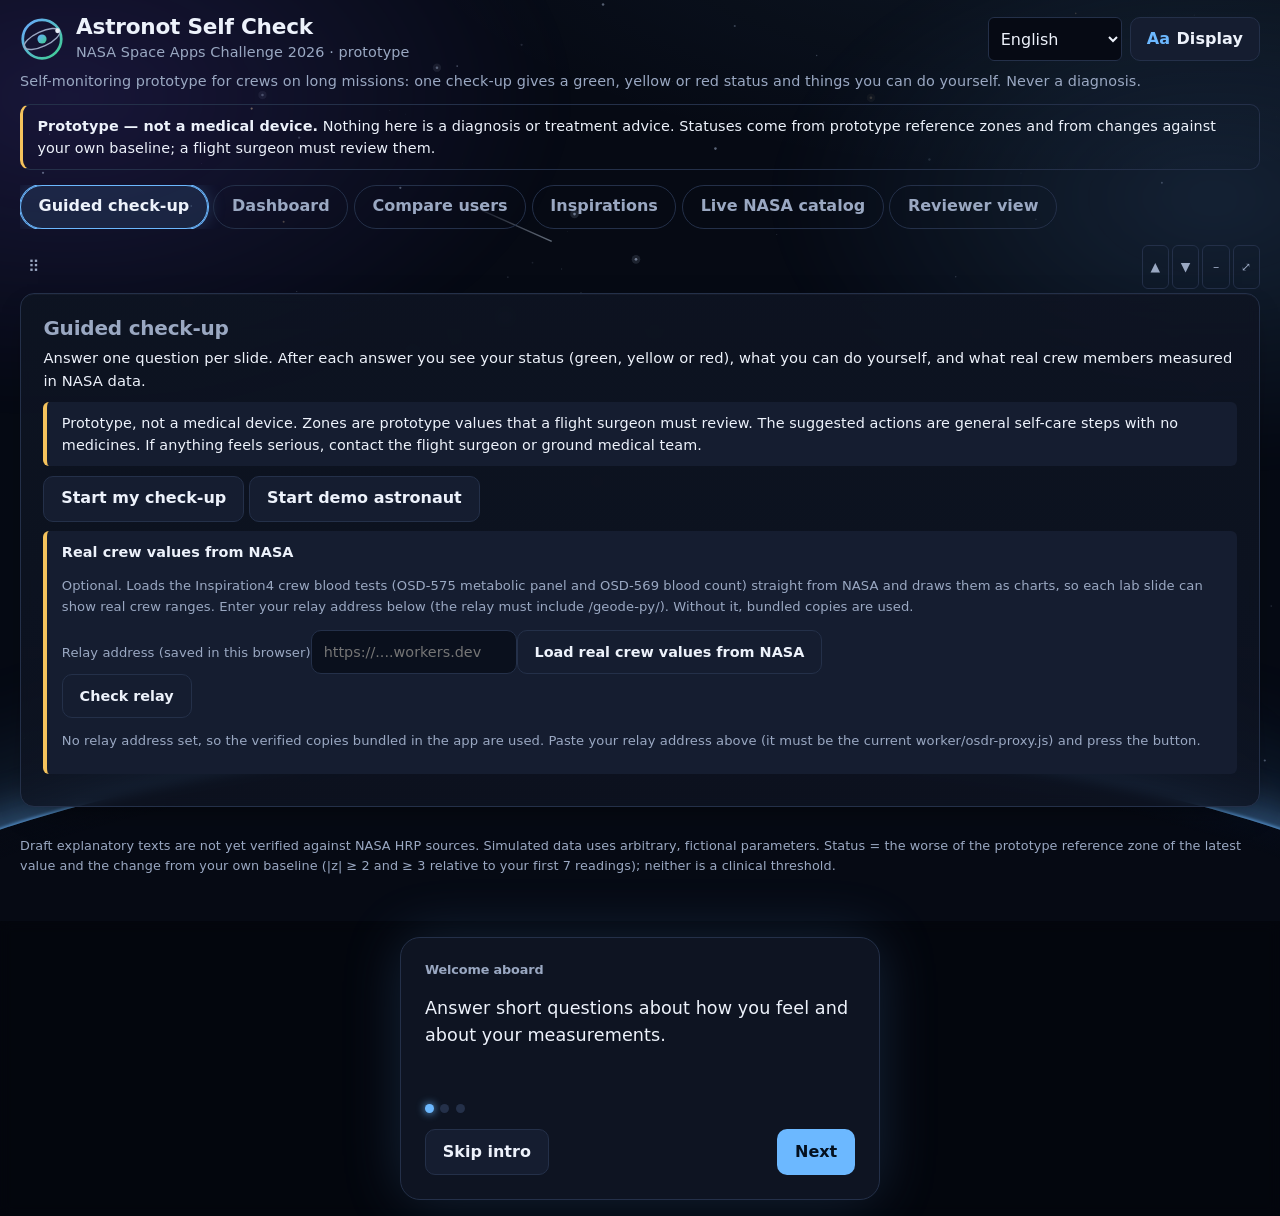
==== index.html @ 8772aa6a "Orbit 2: readiness report, living body map, chart animation, tab polish, sound, night mode, intro, o" ====
<!DOCTYPE html>
<html lang="en">
<head>
  <meta charset="utf-8">
  <meta name="viewport" content="width=device-width, initial-scale=1">
  <title>Astronot Self Check — NASA Space Apps 2026 prototype</title>
  <meta name="theme-color" content="#0a0f18">
  <link rel="manifest" href="manifest.webmanifest">
  <link rel="icon" type="image/png" href="icons/icon-192.png">
  <link rel="apple-touch-icon" href="icons/icon-192.png">
  <link rel="stylesheet" href="css/style.css?v=20261115w">
  <link rel="stylesheet" href="css/design.css?v=20261115w">
</head>
<body>
  <div id="net-banner" class="net-banner" role="status" hidden></div>
  <header class="top">
    <div class="brand">
      <svg class="logo" viewBox="0 0 48 48" aria-hidden="true" focusable="false">
        <defs><linearGradient id="lg" x1="0" y1="0" x2="1" y2="1"><stop offset="0" stop-color="#6aa8ff"/><stop offset="1" stop-color="#3ecf8e"/></linearGradient></defs>
        <circle cx="24" cy="24" r="21" fill="none" stroke="url(#lg)" stroke-width="3"/>
        <ellipse cx="24" cy="24" rx="21" ry="8" fill="none" stroke="#9aa6c2" stroke-width="1.5" transform="rotate(-25 24 24)"/>
        <circle cx="24" cy="24" r="5" fill="url(#lg)"/>
        <circle cx="41" cy="15" r="2.6" fill="#e8edf7"/>
      </svg>
      <div>
        <h1 data-i18n="appTitle">Astronot Self Check</h1>
        <p class="sub" data-i18n="appSub">NASA Space Apps Challenge 2026 · prototype</p>
      </div>
    </div>
    <div class="top-right">
      <label class="lang"><span class="sr-only" data-i18n="langLabel">Language</span><select id="lang"></select></label>
      <details class="display-menu">
        <summary><span data-i18n="disp.menu">Display</span></summary>
        <div class="display-pop">
          <label><span data-i18n="disp.size">Text size</span><select id="disp-size"><option value="normal" data-i18n="disp.normal">Normal text</option><option value="large" data-i18n="disp.large">Large text</option><option value="xlarge" data-i18n="disp.xlarge">Extra large text</option></select></label>
          <label class="hcbox"><input type="checkbox" id="disp-hc"> <span data-i18n="disp.hc">High contrast</span></label>
          <label class="hcbox"><input type="checkbox" id="disp-night"> <span data-i18n="disp.night">Night mode</span></label>
          <label class="hcbox"><input type="checkbox" id="disp-sound"> <span data-i18n="disp.sound">Sound</span></label>
          <button id="layout-reset" type="button" class="ghost" data-i18n="panel.reset">Reset layout</button>
        </div>
      </details>
    </div>
  </header>

  <p class="tagline" data-i18n="hero">Self-monitoring prototype for crews on long missions: each person is compared with their own baseline, never diagnosed.</p>

  <div class="banner" role="note">
    <strong data-i18n="bannerStrong">Prototype — not a medical device.</strong>
    <span data-i18n="bannerText">Nothing here is a diagnosis or treatment advice. Statuses are statistical comparisons with your own baseline.</span>
  </div>

  <nav class="tabs" role="tablist">
    <button class="tab active" role="tab" aria-selected="true" data-tab="checkup" data-i18n="tabCheckup">Guided check-up</button>
    <button class="tab" role="tab" aria-selected="false" data-tab="dash" data-i18n="tabDash">Dashboard</button>
    <button class="tab" role="tab" aria-selected="false" data-tab="compare" data-i18n="tabCompare">Compare users</button>
    <button class="tab" role="tab" aria-selected="false" data-tab="osdr" data-i18n="tabOsdr">Inspirations</button>
    <button class="tab" role="tab" aria-selected="false" data-tab="live" data-i18n="tabLive">Live NASA catalog</button>
    <button class="tab" role="tab" aria-selected="false" data-tab="review" data-i18n="tabReview">Reviewer view</button>
  </nav>

  <div id="view-dash">
  <main class="console">
    <aside class="rail rail-left" aria-label="Users and data entry" data-zone="left" data-zone-group="dash">
      <div class="toolbar">
        <span id="source-badge" class="badge man"></span>
      </div>

      <section class="card" aria-labelledby="h-users" data-panel="users" data-panel-title="users.title">
        <h2 id="h-users" data-i18n="users.title">Users</h2>
        <p class="hint" data-i18n="users.hint">Add each person (for example each team member), select them, then enter their values. Data stays in this browser.</p>
        <p id="user-none" class="empty" data-i18n="users.none">No user yet. Add a user to start entering values.</p>
        <div class="userbar">
          <label class="grow"><span data-i18n="users.select">Selected user</span><select id="user-select"></select></label>
          <button id="user-remove" class="ghost" type="button" data-i18n="users.remove">Remove user</button>
        </div>
        <form id="user-add" class="userbar" novalidate>
          <label class="grow"><span data-i18n="users.new">New user name</span><input id="user-name" type="text" maxlength="30" autocomplete="off" data-i18n-ph="users.placeholder" placeholder="e.g. Student 1"></label>
          <button class="primary" type="submit" data-i18n="users.add">Add user</button>
        </form>
        <div id="user-msg" role="status" class="form-msg"></div>
      </section>

      <section class="card" aria-labelledby="h-checkin" data-panel="checkin" data-panel-title="checkin">
        <h2 id="h-checkin" data-i18n="checkin">Daily check-in</h2>
        <p class="hint" data-i18n="checkinHint">Leave a field empty if you did not measure it. Entries are stored only in this browser.</p>
        <form id="checkin" novalidate></form>
        <div id="form-msg" role="alert" class="form-msg"></div>
        <button id="clear-manual" class="link" type="button" data-i18n="clear">Delete my entries</button>
      </section>

      <section class="card" aria-labelledby="h-mission" data-panel="mission" data-panel-title="ms.title">
        <h2 id="h-mission" data-i18n="ms.title">Mission periods</h2>
        <p class="hint" data-i18n="ms.hint">hint</p>
        <form id="missionform" novalidate></form>
        <div id="mission-msg" role="alert" class="form-msg"></div>
      </section>

      <section class="card" aria-labelledby="h-remind" data-panel="remind" data-panel-title="remind.title">
        <h2 id="h-remind" data-rt="remind.title">Reminders</h2>
        <p class="hint" data-rt="remind.hint">hint</p>
        <form id="remindform" novalidate>
          <label class="check"><input type="checkbox" name="enabled"> <span data-rt="remind.enable">Remind me every day</span></label>
          <label><span data-rt="remind.time">Time</span><input type="time" name="time" value="08:00"></label>
          <details class="fgroup"><summary data-rt="remind.advanced">Advanced</summary>
            <label><span data-rt="remind.relay">Service</span><input type="url" name="relay" autocomplete="off" placeholder="https://"></label>
            <label><span data-rt="remind.vapid">Key</span><input type="text" name="vapid" autocomplete="off"></label>
          </details>
          <div class="btnrow"><button class="primary" type="submit" data-rt="remind.save">Save reminders</button>
          <button type="button" id="remind-test" data-rt="remind.test">Send a test notification</button>
          <button type="button" id="remind-install" hidden>Install app</button>
          <button type="button" id="remind-check" data-rt="diag.rem.btn">Check my reminder setup</button></div>
          <ul id="remind-report" class="msg" aria-live="polite"></ul>
        </form>
        <p id="remind-ios" class="hint"></p>
        <div id="remind-msg" role="status" class="form-msg"></div>
      </section>

      <section class="card" aria-labelledby="h-flight" data-panel="flight" data-panel-title="fl.title">
        <h2 id="h-flight" data-i18n="fl.title">Pre-flight / post-flight values</h2>
        <p class="hint" data-i18n="fl.hint">Enter a laboratory value for one time point of the selected user. Time points and analytes follow the NASA OSD-575 dataset.</p>
        <form id="flightform" novalidate></form>
        <div id="flight-msg" role="alert" class="form-msg"></div>
        <div id="flight-summary" aria-live="polite"></div>
        <button id="clear-flight" class="link" type="button" data-i18n="fl.clear">Delete my pre-/post-flight values</button>
      </section>

      <section class="card" aria-labelledby="h-immune" data-panel="immune" data-panel-title="im.title">
        <h2 id="h-immune" data-i18n="im.title">Immune cells (blood count)</h2>
        <p class="hint" data-i18n="im.hint">hint</p>
        <form id="immuneform" novalidate></form>
        <div id="immune-msg" role="alert" class="form-msg"></div>
        <div id="immune-summary" aria-live="polite"></div>
        <button id="clear-immune" class="link" type="button" data-i18n="im.clear">Delete my immune cell values</button>
      </section>
    </aside>

    <div class="rail rail-mid" data-zone="mid" data-zone-group="dash"><section class="stage" aria-labelledby="h-body" data-panel="body" data-panel-title="bodyMap">
      <h2 id="h-body" data-i18n="bodyMap">Body map</h2>
      <p class="hint" data-i18n="bodyHint">Select a region. Grey = not enough data or no indicator yet.</p>
      <div class="bodywrap">
        <svg id="body" viewBox="0 0 500 452" role="group" aria-label="Clickable body map" data-i18n-aria="bodyAria">
          <defs>
            <radialGradient id="halo" cx="0.5" cy="0.45" r="0.55"><stop offset="0" stop-color="#7cc4ff" stop-opacity="0.16"/><stop offset="1" stop-color="#7cc4ff" stop-opacity="0"/></radialGradient>
            <linearGradient id="scanfade" x1="0" y1="0" x2="1" y2="0"><stop offset="0" stop-color="#7cc4ff" stop-opacity="0"/><stop offset="0.5" stop-color="#7cc4ff" stop-opacity="0.9"/><stop offset="1" stop-color="#7cc4ff" stop-opacity="0"/></linearGradient>
            <linearGradient id="skin" x1="0" y1="0" x2="0" y2="1"><stop offset="0" stop-color="#1a2639"/><stop offset="1" stop-color="#0d1420"/></linearGradient>
          </defs>
          <ellipse class="deco" cx="220" cy="210" rx="210" ry="215" fill="url(#halo)"/>
          <ellipse class="plinth deco" cx="220" cy="438" rx="78" ry="9"/>
          <g class="figure deco" transform="translate(110 0)" aria-hidden="true">
            <path class="skin" d="M119.0 70.0 C119.0 73.0 115.5 83.7 119.0 88.0 C122.5 92.3 132.8 93.5 140.0 96.0 C147.2 98.5 156.5 99.7 162.0 103.0 C167.5 106.3 170.2 108.2 173.0 116.0 C175.8 123.8 177.0 137.7 179.0 150.0 C181.0 162.3 183.0 179.3 185.0 190.0 C187.0 200.7 189.3 207.0 191.0 214.0 C192.7 221.0 194.2 226.7 195.0 232.0 C195.8 237.3 197.0 242.8 196.0 246.0 C195.0 249.2 191.2 251.0 189.0 251.0 C186.8 251.0 184.5 249.2 183.0 246.0 C181.5 242.8 181.2 237.3 180.0 232.0 C178.8 226.7 178.0 222.0 176.0 214.0 C174.0 206.0 170.7 194.7 168.0 184.0 C165.3 173.3 162.2 159.0 160.0 150.0 C157.8 141.0 155.8 133.3 155.0 130.0  C154.7 133.3 154.3 140.7 153.0 150.0 C151.7 159.3 148.3 175.3 147.0 186.0 C145.7 196.7 144.8 205.7 145.0 214.0 C145.2 222.3 147.3 228.0 148.0 236.0 C148.7 244.0 149.3 251.3 149.0 262.0 C148.7 272.7 147.0 287.8 146.0 300.0 C145.0 312.2 143.8 326.3 143.0 335.0 C142.2 343.7 141.3 343.7 141.0 352.0 C140.7 360.3 141.7 374.5 141.0 385.0 C140.3 395.5 137.5 407.5 137.0 415.0 C136.5 422.5 136.8 426.3 138.0 430.0 C139.2 433.7 146.3 435.8 144.0 437.0 C141.7 438.2 127.5 438.5 124.0 437.0 C120.5 435.5 123.0 436.7 123.0 428.0 C123.0 419.3 124.2 397.7 124.0 385.0 C123.8 372.3 122.7 360.3 122.0 352.0 C121.3 343.7 120.7 343.7 120.0 335.0 C119.3 326.3 119.0 311.5 118.0 300.0 C117.0 288.5 115.0 272.3 114.0 266.0 C113.0 259.7 112.3 262.7 112.0 262.0 L108 262  C107.7 262.7 107.0 259.7 106.0 266.0 C105.0 272.3 103.0 288.5 102.0 300.0 C101.0 311.5 100.7 326.3 100.0 335.0 C99.3 343.7 98.7 343.7 98.0 352.0 C97.3 360.3 96.2 372.3 96.0 385.0 C95.8 397.7 97.0 419.3 97.0 428.0 C97.0 436.7 99.5 435.5 96.0 437.0 C92.5 438.5 78.3 438.2 76.0 437.0 C73.7 435.8 80.8 433.7 82.0 430.0 C83.2 426.3 83.5 422.5 83.0 415.0 C82.5 407.5 79.7 395.5 79.0 385.0 C78.3 374.5 79.3 360.3 79.0 352.0 C78.7 343.7 77.8 343.7 77.0 335.0 C76.2 326.3 75.0 312.2 74.0 300.0 C73.0 287.8 71.3 272.7 71.0 262.0 C70.7 251.3 71.3 244.0 72.0 236.0 C72.7 228.0 74.8 222.3 75.0 214.0 C75.2 205.7 74.3 196.7 73.0 186.0 C71.7 175.3 68.3 159.3 67.0 150.0 C65.7 140.7 65.3 133.3 65.0 130.0  C64.2 133.3 62.2 141.0 60.0 150.0 C57.8 159.0 54.7 173.3 52.0 184.0 C49.3 194.7 46.0 206.0 44.0 214.0 C42.0 222.0 41.2 226.7 40.0 232.0 C38.8 237.3 38.5 242.8 37.0 246.0 C35.5 249.2 33.2 251.0 31.0 251.0 C28.8 251.0 25.0 249.2 24.0 246.0 C23.0 242.8 24.2 237.3 25.0 232.0 C25.8 226.7 27.3 221.0 29.0 214.0 C30.7 207.0 33.0 200.7 35.0 190.0 C37.0 179.3 39.0 162.3 41.0 150.0 C43.0 137.7 44.2 123.8 47.0 116.0 C49.8 108.2 52.5 106.3 58.0 103.0 C63.5 99.7 72.8 98.5 80.0 96.0 C87.2 93.5 97.5 92.3 101.0 88.0 C104.5 83.7 101.0 73.0 101.0 70.0 Z"/>
            <ellipse class="skin" cx="110" cy="44" rx="22" ry="28"/>
          </g>
          <g class="deco" transform="translate(110 0)" aria-hidden="true">
            <g class="anat"><path d="M120 104 C140 102 150 118 148 142 C146 158 132 162 122 156 C118 140 118 120 120 104 Z"/><path d="M100 104 C80 102 70 118 72 142 C74 158 88 162 98 156 C102 140 102 120 100 104 Z"/><path d="M114 112 C134.0 110 150 116 152 128"/><path d="M106 112 C86.0 110 70 116 68 128"/><path d="M114 122 C135.2 120 152 126 154 138"/><path d="M106 122 C84.8 120 68 126 66 138"/><path d="M114 132 C134.6 130 151 136 153 148"/><path d="M106 132 C85.4 130 69 136 67 148"/><path d="M114 142 C132.8 140 148 146 150 158"/><path d="M106 142 C87.2 140 72 146 70 158"/><path class="spine" d="M110 90 L110 250"/><path d="M80 100 C92 98 102 100 106 104"/><path d="M140 100 C128 98 118 100 114 104"/><path d="M74 232 C80 252 96 262 110 264 C124 262 140 252 146 232"/><circle cx="91" cy="352" r="6"/><circle cx="129" cy="352" r="6"/><path d="M96 176 C102 186 118 186 124 176"/><path d="M92 196 L128 196"/><path d="M93 214 L127 214"/></g>
            <g class="vessels"><path class="vessel" d="M104 62 C102 76 102 96 102 112 C100 130 100 200 102 236"/><path class="vein" d="M104 62 C102 76 102 96 102 112 C100 130 100 200 102 236"/><path class="vessel" d="M102 236 C94 254 88 270 86 296 C84 336 86 384 84 424"/><path class="vein" d="M102 236 C94 254 88 270 86 296 C84 336 86 384 84 424"/><path class="vessel" d="M102 236 C112 254 118 270 120 296 C122 336 120 384 122 424"/><path class="vein" d="M102 236 C112 254 118 270 120 296 C122 336 120 384 122 424"/><path class="vessel" d="M104 114 C128 100 158 102 170 126 C176 158 182 194 190 236"/><path class="vein" d="M104 114 C128 100 158 102 170 126 C176 158 182 194 190 236"/><path class="vessel" d="M100 114 C80 100 62 102 50 126 C44 158 38 194 30 236"/><path class="vein" d="M100 114 C80 100 62 102 50 126 C44 158 38 194 30 236"/><path class="vessel" d="M114 128 C110 112 110 96 110 76 L110 62"/><path class="art" d="M114 128 C110 112 110 96 110 76 L110 62"/><path class="vessel" d="M110 62 C108 54 106 46 104 38"/><path class="art" d="M110 62 C108 54 106 46 104 38"/><path class="vessel" d="M110 62 C112 54 114 46 116 38"/><path class="art" d="M110 62 C112 54 114 46 116 38"/><path class="vessel" d="M113 120 C108 150 108 200 110 236"/><path class="art" d="M113 120 C108 150 108 200 110 236"/><path class="vessel" d="M110 236 C100 254 94 270 92 296 C90 336 92 384 90 424"/><path class="art" d="M110 236 C100 254 94 270 92 296 C90 336 92 384 90 424"/><path class="vessel" d="M110 236 C120 254 126 270 128 296 C130 336 128 384 130 424"/><path class="art" d="M110 236 C120 254 126 270 128 296 C130 336 128 384 130 424"/><path class="vessel" d="M112 112 C132 104 154 108 164 124 C170 156 176 192 184 236"/><path class="art" d="M112 112 C132 104 154 108 164 124 C170 156 176 192 184 236"/><path class="vessel" d="M108 112 C88 104 66 108 56 124 C50 156 44 192 36 236"/><path class="art" d="M108 112 C88 104 66 108 56 124 C50 156 44 192 36 236"/></g>
          </g>
          <g class="region" data-region="mind" tabindex="0" role="button" aria-label="Mind and sleep">
            <ellipse class="zone" transform="translate(110 0)" cx="110" cy="44" rx="22" ry="28"></ellipse>
            <line class="lead" x1="220" y1="44" x2="312" y2="44"/><circle class="dot" cx="220" cy="44" r="3"/><text class="lbl" x="318" y="48" text-anchor="start" data-i18n="region.mind.title">region.mind.title</text>
          </g>
          <g class="region" data-region="immune" tabindex="0" role="button" aria-label="Immune system">
            <rect class="zone" transform="translate(110 0)" x="99" y="73" width="22" height="15" rx="7"></rect>
            <line class="lead" x1="220" y1="81" x2="128" y2="81"/><circle class="dot" cx="220" cy="81" r="3"/><text class="lbl" x="122" y="85" text-anchor="end" data-i18n="region.immune.title">region.immune.title</text>
          </g>
          <g class="region" data-region="lungs" tabindex="0" role="button" aria-label="Lungs and breathing">
            <g transform="translate(110 0)"><ellipse class="zone" cx="86" cy="128" rx="16" ry="28"></ellipse><ellipse class="zone" cx="134" cy="128" rx="16" ry="28"></ellipse></g>
            <line class="lead" x1="250" y1="104" x2="312" y2="104"/><circle class="dot" cx="250" cy="104" r="3"/><text class="lbl" x="318" y="108" text-anchor="start" data-i18n="region.lungs.title">region.lungs.title</text>
          </g>
          <g class="region" data-region="heart" tabindex="0" role="button" aria-label="Heart and circulation">
            <g transform="translate(110 0)"><path class="zone beat" d="M114 152 C96 138 94 122 104 119 C109 118 113 121 114 126 C115 121 119 118 124 119 C134 122 132 138 114 152 Z"></path></g>
            <line class="lead" x1="224" y1="135" x2="312" y2="135"/><circle class="dot" cx="224" cy="135" r="3"/><text class="lbl" x="318" y="139" text-anchor="start" data-i18n="region.heart.title">region.heart.title</text>
          </g>
          <g class="region" data-region="metabolism" tabindex="0" role="button" aria-label="Metabolism">
            <ellipse class="zone" transform="translate(110 0)" cx="110" cy="205" rx="26" ry="28"></ellipse>
            <line class="lead" x1="220" y1="205" x2="128" y2="205"/><circle class="dot" cx="220" cy="205" r="3"/><text class="lbl" x="122" y="209" text-anchor="end" data-i18n="region.metabolism.title">region.metabolism.title</text>
          </g>
          <g class="region" data-region="whole" tabindex="0" role="button" aria-label="Whole body temperature">
            <path class="zone" transform="translate(110 0)" d="M119.0 88.0 C122.5 89.3 132.8 93.5 140.0 96.0 C147.2 98.5 156.5 99.7 162.0 103.0 C167.5 106.3 170.2 108.2 173.0 116.0 C175.8 123.8 177.0 137.7 179.0 150.0 C181.0 162.3 183.0 179.3 185.0 190.0 C187.0 200.7 189.3 207.0 191.0 214.0 C192.7 221.0 194.2 226.7 195.0 232.0 C195.8 237.3 197.0 242.8 196.0 246.0 C195.0 249.2 191.2 251.0 189.0 251.0 C186.8 251.0 184.5 249.2 183.0 246.0 C181.5 242.8 181.2 237.3 180.0 232.0 C178.8 226.7 178.0 222.0 176.0 214.0 C174.0 206.0 170.7 194.7 168.0 184.0 C165.3 173.3 162.2 159.0 160.0 150.0 C157.8 141.0 155.8 133.3 155.0 130.0 Z M101.0 88.0 C97.5 89.3 87.2 93.5 80.0 96.0 C72.8 98.5 63.5 99.7 58.0 103.0 C52.5 106.3 49.8 108.2 47.0 116.0 C44.2 123.8 43.0 137.7 41.0 150.0 C39.0 162.3 37.0 179.3 35.0 190.0 C33.0 200.7 30.7 207.0 29.0 214.0 C27.3 221.0 25.8 226.7 25.0 232.0 C24.2 237.3 23.0 242.8 24.0 246.0 C25.0 249.2 28.8 251.0 31.0 251.0 C33.2 251.0 35.5 249.2 37.0 246.0 C38.5 242.8 38.8 237.3 40.0 232.0 C41.2 226.7 42.0 222.0 44.0 214.0 C46.0 206.0 49.3 194.7 52.0 184.0 C54.7 173.3 57.8 159.0 60.0 150.0 C62.2 141.0 64.2 133.3 65.0 130.0 Z M74 228 L146 228 C150 246 140 262 110 270 C80 262 70 246 74 228 Z"></path>
            <line class="lead" x1="140" y1="236" x2="128" y2="236"/><circle class="dot" cx="140" cy="236" r="3"/><text class="lbl" x="122" y="240" text-anchor="end" data-i18n="region.whole.title">region.whole.title</text>
          </g>
          <g class="region" data-region="kidneys" tabindex="0" role="button" aria-label="Kidneys and hydration">
            <g transform="translate(110 0)"><ellipse class="zone" cx="95" cy="212" rx="7" ry="12"></ellipse><ellipse class="zone" cx="125" cy="212" rx="7" ry="12"></ellipse></g>
            <line class="lead" x1="235" y1="212" x2="312" y2="212"/><circle class="dot" cx="235" cy="212" r="3"/><text class="lbl" x="318" y="216" text-anchor="start" data-i18n="region.kidneys.title">region.kidneys.title</text>
          </g>
          <g class="region" data-region="gut" tabindex="0" role="button" aria-label="Digestion">
            <ellipse class="zone" transform="translate(110 0)" cx="110" cy="250" rx="20" ry="11"></ellipse>
            <line class="lead" x1="220" y1="260" x2="128" y2="270"/><circle class="dot" cx="220" cy="250" r="3"/><text class="lbl" x="122" y="274" text-anchor="end" data-i18n="region.gut.title">region.gut.title</text>
          </g>
          <g class="region" data-region="bones" tabindex="0" role="button" aria-label="Bones and muscle">
            <path class="zone" transform="translate(110 0)" d="M149.0 262.0 C148.5 268.3 147.0 287.8 146.0 300.0 C145.0 312.2 143.8 326.3 143.0 335.0 C142.2 343.7 141.3 343.7 141.0 352.0 C140.7 360.3 141.7 374.5 141.0 385.0 C140.3 395.5 137.5 407.5 137.0 415.0 C136.5 422.5 136.8 426.3 138.0 430.0 C139.2 433.7 146.3 435.8 144.0 437.0 C141.7 438.2 127.5 438.5 124.0 437.0 C120.5 435.5 123.0 436.7 123.0 428.0 C123.0 419.3 124.2 397.7 124.0 385.0 C123.8 372.3 122.7 360.3 122.0 352.0 C121.3 343.7 120.7 343.7 120.0 335.0 C119.3 326.3 119.0 311.5 118.0 300.0 C117.0 288.5 115.0 272.3 114.0 266.0 C113.0 259.7 112.3 262.7 112.0 262.0 Z M71.0 262.0 C71.5 268.3 73.0 287.8 74.0 300.0 C75.0 312.2 76.2 326.3 77.0 335.0 C77.8 343.7 78.7 343.7 79.0 352.0 C79.3 360.3 78.3 374.5 79.0 385.0 C79.7 395.5 82.5 407.5 83.0 415.0 C83.5 422.5 83.2 426.3 82.0 430.0 C80.8 433.7 73.7 435.8 76.0 437.0 C78.3 438.2 92.5 438.5 96.0 437.0 C99.5 435.5 97.0 436.7 97.0 428.0 C97.0 419.3 95.8 397.7 96.0 385.0 C96.2 372.3 97.3 360.3 98.0 352.0 C98.7 343.7 99.3 343.7 100.0 335.0 C100.7 326.3 101.0 311.5 102.0 300.0 C103.0 288.5 105.0 272.3 106.0 266.0 C107.0 259.7 107.7 262.7 108.0 262.0 Z"></path>
            <line class="lead" x1="240" y1="340" x2="312" y2="340"/><circle class="dot" cx="240" cy="340" r="3"/><text class="lbl" x="318" y="344" text-anchor="start" data-i18n="region.bones.title">region.bones.title</text>
          </g>
          <rect class="scan" x="110" y="0" width="220" height="2" fill="url(#scanfade)" aria-hidden="true"/>
          <text x="220" y="450" text-anchor="middle" class="svg-note" data-i18n="schematic">Schematic only</text>
        </svg>
        <ul id="region-list" class="region-list"></ul>
      </div>
    </section>
    </div>

    <aside class="rail rail-right" aria-label="Analysis" data-zone="right" data-zone-group="dash">
      <section class="card summary" aria-live="polite" data-panel="summary" data-panel-title="panel.summary">
        <div id="overall" class="overall"></div>
      </section>
      <section class="card detail" aria-labelledby="h-detail" aria-live="polite" data-panel="detail" data-panel-title="details">
        <h2 id="h-detail" data-i18n="details">Details</h2>
        <div id="detail"><p class="hint">Select a body region to see its indicators.</p></div>
      </section>
    </aside>
  </main>
  <div class="layout1" data-zone="bottom" data-zone-group="dash"><section class="card" id="prepost" data-panel="prepost" data-panel-title="panel.prepost"></section></div>
  </div>

  <div id="view-compare" hidden><div class="layout1" data-zone="z-cmp"><section class="card" id="cmp" data-panel="cmp" data-panel-title="tabCompare"></section></div></div>
  <div id="view-checkup"><div class="layout1" data-zone="z-checkup"><section class="card" id="checkup" data-panel="checkup" data-panel-title="tabCheckup"></section></div></div>
  <div id="view-review" hidden><div class="layout1" data-zone="z-review"><section class="card" id="review" data-panel="review" data-panel-title="tabReview"></section></div></div>
  <div id="view-live" hidden><div class="layout1" data-zone="z-live"><section class="card" id="live" data-panel="live" data-panel-title="tabLive"></section></div></div>
  <div id="view-osdr" hidden><div class="layout1 stack" data-zone="z-osdr">
    <section class="card" id="inspiration" data-panel="inspiration" data-panel-title="insp.title"></section>
    <section class="card" id="osdr" data-panel="osdr" data-panel-title="insp.osd575"></section>
    <section class="card" id="o569" data-panel="o569" data-panel-title="insp.osd569"></section>
    <section class="card" id="o635" data-panel="o635" data-panel-title="insp.osd635"></section>
  </div></div>

  <footer>
    <p data-i18n="footer">Draft explanatory texts are not yet verified against NASA HRP sources. Simulated data uses arbitrary, fictional parameters.
       Status levels use configurable statistical cut-offs (|z| ≥ 2 and ≥ 3 relative to your first 7 readings), not clinical thresholds.</p>
  </footer>

  <script src="js/config.js?v=20261115w"></script>
  <script src="js/i18n.js?v=20261115w"></script>
  <script src="js/lang/fr.js?v=20261115w"></script>
  <script src="js/lang/de.js?v=20261115w"></script>
  <script src="js/lang/ru.js?v=20261115w"></script>
  <script src="js/lang/ja.js?v=20261115w"></script>
  <script src="js/lang/zh.js?v=20261115w"></script>
  <script src="js/core.js?v=20261115w"></script>
  <script src="js/remind.js?v=20261115w"></script>
  <script src="js/mission.js?v=20261115w"></script>
  <script src="js/store.js?v=20261115w"></script>
  <script src="js/osdr.js?v=20261115w"></script>
  <script src="js/expression.js?v=20261115w"></script>
  <script src="js/osd635.js?v=20261115w"></script>
  <script src="js/osd569-data.js?v=20261115w"></script>
  <script src="js/osd569.js?v=20261115w"></script>
  <script src="js/live.js?v=20261115w"></script>
  <script src="js/immune.js?v=20261115w"></script>
  <script src="js/crewlive.js?v=20261115w"></script>
  <script src="js/diag.js?v=20261115w"></script>
  <script src="js/trend.js?v=20261115w"></script>
  <script src="js/research.js?v=20261115w"></script>
  <script src="js/checkup.js?v=20261115w"></script>
  <script src="js/panels.js?v=20261115w"></script>
  <script src="js/charts.js?v=20261115w"></script>
  <script src="js/demo.js?v=20261115w"></script>
  <script src="js/content.js?v=20261115w"></script>
  <script src="js/views.js?v=20261115w"></script>
  <script src="js/sound.js?v=20261115w"></script>
  <script src="js/shell.js?v=20261115w"></script>
  <script src="js/orbit.js?v=20261115w"></script>
  <script src="js/display.js?v=20261115w"></script>
  <script src="js/pwa.js?v=20261115w"></script>
  <script src="js/app.js?v=20261115w"></script>
</body>
</html>
---- css/style.css ----
:root {
  --bg: #07090f;
  --panel: #0d1119;
  --panel2: #131a27;
  --text: #eef1f6;
  --muted: #8d98ad;
  --line: #1f2a3d;
  --ok: #4fd6a0;
  --watch: #f2bf5e;
  --attention: #ff7a7a;
  --nodata: #6b7694;
  --accent: #7cc4ff;
}
html.ts-large { font-size: 112.5%; } html.ts-xlarge { font-size: 131.25%; }
html.hc { --bg: #000; --panel: #000; --panel2: #0a0a0a; --text: #fff; --muted: #e0e0e0; --line: #8a8a8a; --ok: #3dffb0; --watch: #ffd93d; --attention: #ff8f8f; --nodata: #c8c8c8; --accent: #9fd8ff; }
html.hc .card, html.hc button, html.hc input, html.hc select { border-color: var(--line); }
* { box-sizing: border-box; }
body { margin: 0; background: var(--bg); color: var(--text); font: 1rem/1.5 system-ui, -apple-system, "Segoe UI", Roboto, sans-serif; }
h1 { font-size: 1.35rem; margin: 0; }
h2 { font-size: 1.05rem; margin: 0 0 .5rem; }
h3 { font-size: 1rem; margin: 1rem 0 .25rem; }
.sub { margin: 0; color: var(--muted); font-size: .9rem; }
.top { display: flex; flex-wrap: wrap; gap: 1rem; align-items: center; justify-content: space-between; padding: 1rem 1.25rem; border-bottom: 1px solid var(--line); }
.banner { margin: .75rem 1.25rem 0; padding: .6rem .9rem; background: var(--panel2); border-left: 4px solid var(--watch); border-radius: 6px; font-size: .9rem; }
.badge { display: inline-block; margin-left: .5rem; padding: .1rem .5rem; border-radius: 999px; font-size: .75rem; font-weight: 700; border: 1px solid currentColor; }
.badge.sim { color: var(--watch); }
.badge.man { color: var(--accent); }
.card { background: var(--panel); border: 1px solid var(--line); border-radius: 10px; padding: 1rem; }
.hint { color: var(--muted); font-size: .88rem; margin: 0 0 .75rem; }
.source-toggle { display: inline-flex; border: 1px solid var(--line); border-radius: 8px; overflow: hidden; }
.seg { background: transparent; color: var(--text); border: 0; padding: .45rem .9rem; cursor: pointer; font: inherit; }
.seg.active { background: var(--accent); color: #07101f; font-weight: 700; }
:focus-visible { outline: 3px solid var(--accent); outline-offset: 2px; }

.overall { padding: .5rem .7rem; border-radius: 8px; background: var(--panel2); font-size: .9rem; margin-bottom: .75rem; }
.bodywrap { display: flex; flex-direction: column; align-items: center; gap: .75rem; }
#body { width: 100%; max-width: 220px; height: auto; }
.region { cursor: pointer; }
.svg-note { fill: var(--muted); font-size: 9px; }
.region-list { list-style: none; padding: 0; margin: 0; width: 100%; display: grid; gap: .35rem; }
.region-list button { width: 100%; text-align: left; background: var(--panel2); color: var(--text); border: 1px solid var(--line); border-radius: 8px; padding: .45rem .7rem; font: inherit; cursor: pointer; display: flex; justify-content: space-between; gap: .5rem; }
.region-list button.selected { border-color: var(--accent); }

.chip { display: inline-flex; align-items: center; gap: .3rem; padding: .1rem .55rem; border-radius: 999px; font-size: .8rem; font-weight: 700; color: #07101f; }
.chip.ok { background: var(--ok); }
.chip.watch { background: var(--watch); }
.chip.attention { background: var(--attention); }
.chip.nodata { background: var(--nodata); color: #fff; }

.ind { border-top: 1px solid var(--line); padding: .85rem 0; }
.ind:first-of-type { border-top: 0; }
.ind-head { display: flex; flex-wrap: wrap; justify-content: space-between; gap: .5rem; align-items: baseline; }
.ind-head .val { font-size: 1.4rem; font-weight: 700; }
.ind-head .val small { font-size: .8rem; color: var(--muted); font-weight: 400; }
.msg { margin: .35rem 0; font-size: .92rem; }
.meta { color: var(--muted); font-size: .82rem; }
.draft { display: inline-block; font-size: .72rem; color: var(--watch); border: 1px solid var(--watch); border-radius: 4px; padding: 0 .35rem; margin-left: .35rem; }
.tags span { display: inline-block; background: var(--panel2); border: 1px solid var(--line); border-radius: 999px; padding: .05rem .6rem; font-size: .8rem; margin: 0 .3rem .3rem 0; }
.chart { width: 100%; height: auto; margin-top: .4rem; background: #0a0f18; border-radius: 6px; }
.chart text { fill: var(--muted); font-size: 10px; }

form#checkin, form#flightform, form#immuneform { display: grid; grid-template-columns: 1fr 1fr; gap: .6rem; }
form#checkin label, form#flightform label, form#immuneform label { display: grid; gap: .2rem; font-size: .82rem; color: var(--muted); }
form#checkin label.full, form#flightform label.full, form#immuneform label.full { grid-column: 1 / -1; }
form#checkin input, form#flightform input, form#flightform select, form#immuneform input, form#immuneform select { background: var(--bg); color: var(--text); border: 1px solid var(--line); border-radius: 6px; padding: .45rem .5rem; font: inherit; width: 100%; }
form#checkin button, form#flightform button, form#immuneform button { grid-column: 1 / -1; background: var(--accent); color: #07101f; border: 0; border-radius: 8px; padding: .6rem; font: inherit; font-weight: 700; cursor: pointer; }
.form-msg { min-height: 1.2rem; font-size: .88rem; margin-top: .5rem; }
.form-msg.err { color: var(--attention); }
.form-msg.good { color: var(--ok); }
.link { background: none; border: 0; color: var(--muted); text-decoration: underline; cursor: pointer; font: inherit; font-size: .82rem; padding: 0; margin-top: .5rem; }
footer { padding: 0 1.25rem 2rem; color: var(--muted); font-size: .8rem; }

.top-right { display: flex; gap: .6rem; align-items: center; flex-wrap: wrap; }
.lang select { background: #0a0f18; color: inherit; border: 1px solid var(--line); border-radius: 8px; padding: .4rem .5rem; font: inherit; }
.sr-only { position: absolute; width: 1px; height: 1px; overflow: hidden; clip: rect(0 0 0 0); white-space: nowrap; }

/* ---- v3: brand, hero, tabs, users, tables, charts legend ---- */
.top { background: transparent; }
.brand { display: flex; align-items: center; gap: .75rem; }
.logo { width: 44px; height: 44px; flex: none; }
.tabs { display: flex; gap: .25rem; margin: .75rem 1.25rem 0; border-bottom: 1px solid var(--line); overflow-x: auto; }
.tab { background: transparent; color: var(--muted); border: 0; border-bottom: 3px solid transparent; padding: .6rem 1rem; font: inherit; font-weight: 600; cursor: pointer; white-space: nowrap; }
.tab:hover { color: var(--text); }
.tab.active { color: var(--text); border-bottom-color: var(--accent); }
.toolbar { display: flex; flex-wrap: wrap; align-items: center; gap: .75rem; padding: .9rem 1.25rem 0; }
.toolbar .badge { margin-left: 0; }
.layout1 { padding: 1rem 1.25rem; }
.badge.real { color: var(--ok); margin: 0 0 .6rem; }
.empty { color: var(--muted); font-size: .9rem; margin: .25rem 0 .75rem; }
.userbar { display: flex; flex-wrap: wrap; gap: .6rem; align-items: end; margin-bottom: .6rem; }
.userbar label { display: grid; gap: .2rem; font-size: .82rem; color: var(--muted); }
.userbar .grow { flex: 1 1 10rem; }
.userbar select, .userbar input, .lang select { background: var(--bg); color: var(--text); border: 1px solid var(--line); border-radius: 6px; padding: .45rem .5rem; font: inherit; width: 100%; }
.userbar .primary { background: var(--accent); color: #07101f; border: 0; border-radius: 8px; padding: .5rem .9rem; font: inherit; font-weight: 700; cursor: pointer; }
.userbar .ghost { background: transparent; color: var(--text); border: 1px solid var(--line); border-radius: 8px; padding: .5rem .9rem; font: inherit; cursor: pointer; }
button:disabled, select:disabled, input:disabled { opacity: .5; cursor: not-allowed; }
.picker { display: flex; flex-wrap: wrap; gap: .4rem; margin: .4rem 0 .6rem; }
.pick { background: var(--panel2); color: var(--text); border: 1px solid var(--line); border-radius: 999px; padding: .3rem .85rem; font: inherit; font-size: .88rem; cursor: pointer; }
.pick.active { background: var(--accent); color: #07101f; border-color: var(--accent); font-weight: 700; }
.tablewrap { overflow-x: auto; margin: .6rem 0; }
table.cmp { border-collapse: collapse; width: 100%; font-size: .9rem; }
table.cmp th, table.cmp td { border: 1px solid var(--line); padding: .45rem .6rem; text-align: left; vertical-align: top; }
table.cmp thead th { background: var(--panel2); }
table.cmp tbody th { background: #0f1520; font-weight: 600; white-space: nowrap; }
table.cmp tr.sumrow th, table.cmp tr.sumrow td { background: var(--panel2); font-weight: 700; }
.cell-val { font-weight: 700; margin-bottom: .2rem; }
.flag.low, .flag.high { color: var(--watch); font-weight: 700; }
.callout { margin: .6rem 0; padding: .6rem .9rem; background: var(--panel2); border-left: 4px solid var(--watch); border-radius: 6px; font-size: .9rem; }
.legend { display: flex; flex-wrap: wrap; gap: .4rem 1rem; margin: .4rem 0 .6rem; font-size: .85rem; color: var(--muted); }
.legend i { display: inline-block; width: .8rem; height: .8rem; border-radius: 50%; margin-right: .35rem; vertical-align: -1px; }
[hidden] { display: none !important; }
@media print { .tabs, .toolbar, .tagline, .top-right { display: none; } html, body { background: #fff; color: #000; } }
a { color: var(--accent); }

/* ---- v4: console layout (left: data entry, centre: body avatar, right: analysis) ---- */
html { background: var(--bg); }
body { background: radial-gradient(1200px 600px at 50% -10%, #0f1626 0%, transparent 60%); font-weight: 400; min-height: 100vh; }
h2 { font-size: .8rem; letter-spacing: .06em; color: var(--muted); font-weight: 600; margin: 0 0 .5rem; }
.top { max-width: 1520px; margin: 0 auto; padding: .9rem 1.25rem .4rem; border-bottom: 0; }
.tagline { max-width: 1520px; margin: 0 auto; padding: 0 1.25rem; color: var(--muted); font-size: .9rem; }
.banner { margin: .75rem max(1.25rem, calc((100vw - 1520px) / 2 + 1.25rem)) 0; background: transparent; border: 1px solid var(--line); border-left: 3px solid var(--watch); }
.tabs { margin: .9rem max(1.25rem, calc((100vw - 1520px) / 2 + 1.25rem)) 0; border-bottom: 0; gap: .35rem; }
.tab { border: 1px solid var(--line); border-radius: 999px; padding: .4rem 1rem; font-weight: 500; background: transparent; }
.tab.active { background: var(--panel2); border-color: var(--accent); color: var(--text); }
.layout1 { max-width: 1520px; margin: 0 auto; }
.card { border-radius: 14px; background: var(--panel); }

.console { max-width: 1520px; margin: 0 auto; padding: 1rem 1.25rem 1.5rem; display: grid; gap: 1rem; align-items: start;
  grid-template-columns: minmax(280px, 1fr) minmax(340px, 1.15fr) minmax(300px, 1fr); }
.rail { display: grid; gap: 1rem; min-width: 0; }
.rail-left .toolbar { padding: 0; }
.stage { position: relative; min-width: 0; padding: 1rem; border: 1px solid var(--line); border-radius: 18px; background: linear-gradient(180deg, #0b1019, #090c13); }
.bodywrap { display: flex; flex-direction: column; align-items: center; gap: .75rem; }
#body { width: 100%; max-width: 420px; max-height: 66vh; height: auto; }
.deco, .silhouette, .scan { pointer-events: none; }
.skin { fill: url(#skin); stroke: #2f4163; stroke-width: 1.2; }
.figure { filter: drop-shadow(0 0 14px rgba(124, 196, 255, .14)); }
.anat * { fill: none; stroke: #3a4d70; stroke-width: 1; stroke-opacity: .55; }
.anat .spine { stroke-dasharray: 2 4; }
.vessel { fill: none; stroke: #7cc4ff; stroke-width: 1.1; stroke-opacity: .2; }
.art, .vein { fill: none; stroke-width: 1.8; stroke-linecap: round; stroke-dasharray: 1.5 10; }
.art { stroke: #9fd8ff; stroke-opacity: .9; animation: flowf 1.3s linear infinite; }
.vein { stroke: #9a98ff; stroke-opacity: .75; animation: flowb 1.9s linear infinite; }
@keyframes flowf { to { stroke-dashoffset: -11.5; } }
@keyframes flowb { to { stroke-dashoffset: 11.5; } }
.region .zone.beat { transform-box: fill-box; transform-origin: center; animation: beat 1.2s ease-in-out infinite; }
@keyframes beat { 0%, 100% { transform: scale(1); } 12% { transform: scale(1.14); } 24% { transform: scale(1); } 36% { transform: scale(1.08); } 50% { transform: scale(1); } }
.plinth { fill: #7cc4ff; fill-opacity: .12; stroke: #7cc4ff; stroke-opacity: .35; }
.region { --zc: var(--nodata); }
.region[data-status="ok"] { --zc: var(--ok); }
.region[data-status="watch"] { --zc: var(--watch); }
.region[data-status="attention"] { --zc: var(--attention); }
.region .zone { fill: var(--zc); fill-opacity: .18; stroke: var(--zc); stroke-width: 1.4; transition: fill-opacity .15s; }
.region .lead { stroke: var(--zc); stroke-opacity: .4; stroke-dasharray: 2 3; pointer-events: none; }
.region .dot { fill: var(--zc); }
.region .lbl { fill: var(--text); font-size: 11.5px; font-weight: 500; }
.region:hover .zone, .region.selected .zone { fill-opacity: .5; filter: drop-shadow(0 0 7px var(--zc)); }
.region:hover .lead, .region.selected .lead { stroke-opacity: .9; }
.region.selected .lbl, .region:hover .lbl { fill: #fff; font-weight: 700; }
.region:focus { outline: none; }
.region:focus-visible .zone { stroke: #fff; stroke-width: 2.5; }
.scan { animation: scan 6s linear infinite; opacity: .55; }
@keyframes scan { from { transform: translateY(8px); } to { transform: translateY(430px); } }
@media (prefers-reduced-motion: reduce) { .scan { display: none; } .scan, .art, .vein, .region .zone.beat { animation: none; } }
.region-list { grid-template-columns: repeat(auto-fit, minmax(200px, 1fr)); }
.region-list .chip { white-space: nowrap; }
.region-list button { background: transparent; border-radius: 10px; }
.region-list button.selected { background: var(--panel2); }
.summary .overall { margin: 0; background: transparent; padding: 0; }
.rail-right .detail { position: sticky; top: .75rem; }
@media (max-width: 1100px) {
  .console { grid-template-columns: 1fr 1fr; }
  .stage { grid-column: 1 / -1; order: -1; }
  .rail-right .detail { position: static; }
}
@media (max-width: 700px) { .console { grid-template-columns: 1fr; padding: .75rem; } }

/* guided check-up */
.slide { margin: .6rem 0; padding: .8rem 1rem; background: var(--panel2); border: 1px solid var(--line); border-radius: 10px; }
.slide h3 { margin: 0 0 .4rem; font-size: 1.15rem; outline: none; }
.wiz-bar { height: 8px; background: var(--line); border-radius: 999px; overflow: hidden; margin: .3rem 0 .6rem; }
.wiz-bar span { display: block; height: 100%; background: var(--ok); }
.wiz-nav { display: flex; gap: .5rem; flex-wrap: wrap; margin-top: .8rem; }
.opts { border: 0; padding: 0; margin: .4rem 0; display: flex; gap: .6rem; flex-wrap: wrap; }
.opts legend { position: absolute; left: -9999px; }
.opts label { padding: .35rem .7rem; border: 1px solid var(--line); border-radius: 8px; cursor: pointer; }
.wiz-fb { margin-top: .6rem; }
.act-red { color: var(--attention); font-weight: 700; }
.wiz-item { margin: .35rem 0; padding: .3rem .5rem; border: 1px solid var(--line); border-radius: 8px; }
.wiz-item summary { cursor: pointer; }
.organ-tag { text-transform: uppercase; letter-spacing: .06em; }
.rt-pad { display: block; width: 100%; min-height: 84px; margin: 8px 0; font-size: 1.1rem; border-radius: 10px; border: 2px solid var(--line); cursor: pointer; }
.rt-pad.wait { background: #5a2a2a; color: #fff; }
.rt-pad.go { background: #1f9d55; color: #fff; }

/* ---- panels: minimize / maximize / move ---- */
.panel { position: relative; min-width: 0; }
.panel-bar { display: flex; align-items: center; gap: .4rem; justify-content: space-between; min-height: 1.6rem; margin: 0 0 .25rem; }
.panel-title { flex: 1; font-size: .8rem; letter-spacing: .06em; color: var(--muted); font-weight: 600; overflow: hidden; text-overflow: ellipsis; white-space: nowrap; }
.panel-btns { display: inline-flex; gap: .2rem; margin-left: auto; }
.pbtn { background: transparent; color: var(--muted); border: 1px solid var(--line); border-radius: 6px; min-width: 1.7rem; height: 1.7rem; font: inherit; font-size: .78rem; line-height: 1; cursor: pointer; padding: 0 .3rem; }
.pbtn:hover, .pbtn:focus-visible { color: var(--text); border-color: var(--accent); }
.pgrip { cursor: grab; border-color: transparent; font-size: 1rem; }
.panel.dragging { opacity: .45; }
.panel-min .panel-body { display: none; }
.panel-min .panel-bar { padding: .35rem .6rem; background: var(--panel); border: 1px solid var(--line); border-radius: 10px; margin: 0; }
[data-zone].drop-on { outline: 2px dashed var(--accent); outline-offset: 4px; border-radius: 12px; }
[data-zone] { min-height: 2rem; }
.panel-max { position: fixed; inset: .6rem; z-index: 60; overflow: auto; background: var(--bg); border: 1px solid var(--accent); border-radius: 14px; padding: .6rem; box-shadow: 0 0 0 100vmax rgba(0, 0, 0, .7); }
.panel-max .panel-bar { position: sticky; top: 0; z-index: 2; background: var(--bg); padding-bottom: .3rem; }
.panel-max .pmove { display: none; }
.panel-max .panel-body { max-width: 1520px; margin: 0 auto; }
body.has-max { overflow: hidden; }
.top-right .ghost { background: transparent; color: var(--text); border: 1px solid var(--line); border-radius: 8px; padding: .4rem .7rem; font: inherit; font-size: .85rem; cursor: pointer; }
@media (max-width: 700px) { .pmove[data-dir="left"], .pmove[data-dir="right"] { display: none; } }

/* check-in form groups */
.fgroup { border: 1px solid var(--line); border-radius: 10px; padding: .3rem .6rem .6rem; background: var(--panel2); }
.fgroup > summary { cursor: pointer; font-weight: 600; font-size: .85rem; padding: .25rem 0; }
.fgrid { display: grid; grid-template-columns: 1fr 1fr; gap: .6rem; margin-top: .4rem; }
.rail-mid { display: grid; gap: 1rem; min-width: 0; align-content: start; }
.rail-mid .stage { height: auto; }
.ind .chart { max-height: 190px; }

form#missionform { display: grid; grid-template-columns: 1fr 1fr; gap: .6rem; }
form#missionform label { display: grid; gap: .2rem; font-size: .82rem; color: var(--muted); }
form#missionform label.full { grid-column: 1 / -1; }
form#missionform input { background: var(--bg); color: var(--text); border: 1px solid var(--line); border-radius: 6px; padding: .4rem .5rem; font: inherit; }
form#missionform button { grid-column: 1 / -1; background: var(--accent); color: #07101f; border: 0; border-radius: 8px; padding: .6rem; font: inherit; font-weight: 700; cursor: pointer; }
.tpchooser { display: grid; gap: .3rem; font-size: .82rem; color: var(--muted); }
.tpchooser label { display: grid; gap: .2rem; }
.tprow { display: flex; gap: .4rem; align-items: center; flex-wrap: wrap; }
.tpchooser select, .tpchooser input { background: var(--bg); color: var(--text); border: 1px solid var(--line); border-radius: 6px; padding: .4rem .5rem; font: inherit; }
.tpchooser input[type=number] { width: 6rem; }

.stack { display: grid; gap: 1rem; }
.insp-grid { display: grid; grid-template-columns: repeat(auto-fit, minmax(260px, 1fr)); gap: .8rem; margin: .6rem 0; }
.insp-card { background: var(--panel2); border: 1px solid var(--line); border-radius: 12px; padding: .8rem 1rem; }
.insp-card h3 { margin: 0 0 .3rem; font-size: 1rem; }
.insp-links { display: flex; gap: .8rem; align-items: center; flex-wrap: wrap; margin-top: .4rem; }
.insp-links .ghost { background: transparent; color: var(--text); border: 1px solid var(--line); border-radius: 8px; padding: .35rem .8rem; font: inherit; font-size: .85rem; cursor: pointer; }

.net-banner { background: var(--watch); color: #1a1200; text-align: center; padding: .4rem .75rem; font-weight: 600; font-size: .9rem; }
.net-banner[hidden] { display: none; }
#remindform label { display: block; margin-bottom: .5rem; }
#remindform label.check { display: flex; gap: .5rem; align-items: center; }
#remindform input[type=time], #remindform input[type=url], #remindform input[type=text] { background: var(--bg); color: var(--text); border: 1px solid var(--line); border-radius: 6px; padding: .45rem .5rem; font: inherit; width: 100%; }
#remindform .btnrow { display: flex; flex-wrap: wrap; gap: .5rem; margin-top: .5rem; }

.crewsum { display: grid; gap: .75rem; margin-top: .75rem; }
.crewcard { background: var(--bg); border: 1px solid var(--line); border-radius: 8px; padding: .6rem .75rem; }
.crewcard h4 { margin: 0 0 .25rem; font-size: .95rem; }
.rangechart { width: 100%; max-width: 560px; height: auto; display: block; }

/* small screens: nothing may push the page wider than the screen */
table.cmp { display: block; max-width: 100%; overflow-x: auto; }
.fgrid { grid-template-columns: repeat(2, minmax(0, 1fr)); }
form#checkin label, form#flightform label, form#immuneform label, form#missionform label, .fgrid > *, details.fgroup { min-width: 0; }
form#checkin input, form#flightform input, form#immuneform input, form#missionform input, form#missionform select, form#flightform select, form#immuneform select { min-width: 0; max-width: 100%; box-sizing: border-box; }
.layout1, .stack, .panel, .panel-body, .card, .rail > * { min-width: 0; }
.layout1 { grid-template-columns: minmax(0, 1fr); }
p, li, h2, h3, h4, .meta, .msg, .callout, summary { overflow-wrap: anywhere; }
@media (max-width: 520px) { .fgrid { grid-template-columns: minmax(0, 1fr); } }

.reviewtbl { font-size: .82rem; }
.reviewtbl td, .reviewtbl th { vertical-align: top; }
.reviewtbl ol { margin: .1rem 0 .4rem 1rem; padding: 0; }
.changes { margin-top: .5rem; }
@media print { .noprint { display: none; } .reviewtbl { font-size: 9pt; } .card { break-inside: auto; } }

.printhead { display: none; }
@media print {
  body.print-checkup #view-dash, body.print-checkup #view-compare, body.print-checkup #view-osdr, body.print-checkup #view-live, body.print-checkup #view-review,
  body.print-checkup header.top, body.print-checkup .tabs, body.print-checkup .banner, body.print-checkup .panel-bar, body.print-checkup .tagline { display: none !important; }
  body.print-checkup .printhead { display: block; margin-bottom: .5rem; }
  .research { display: none; }
}
---- css/design.css ----
/* design.css — visual layer on top of style.css. Loaded last. Tokens first, then controls, header, check-up flow.
   Keep colours in variables so html.hc (high contrast) and print keep working. */
:root {
  --bg: #060a14; --panel: #0e1422; --panel2: #151d30; --line: #243049;
  --text: #edf2fb; --muted: #9aa8c2;
  --ok: #46d9a0; --watch: #f5c35c; --attention: #ff7b7b; --nodata: #6f7b99; --accent: #6cb8ff;
  --accent-ink: #04101f; --radius: 14px; --radius-sm: 10px; --focus: #ffffff;
  --shadow: 0 1px 0 rgba(255,255,255,.03) inset, 0 12px 32px -18px rgba(0,0,0,.8);
  --ease: 160ms cubic-bezier(.2,.7,.2,1);
}
html { -webkit-text-size-adjust: 100%; }
body { background: radial-gradient(1200px 500px at 85% -10%, rgba(108,184,255,.08), transparent 60%), var(--bg); line-height: 1.55; letter-spacing: .005em; }
h1, h2, h3 { letter-spacing: -.01em; line-height: 1.25; }
:focus-visible { outline: 3px solid var(--focus); outline-offset: 2px; border-radius: 6px; }
@media (prefers-reduced-motion: reduce) { *, *::before, *::after { transition: none !important; animation: none !important; scroll-behavior: auto !important; } }

/* ---------- controls ---------- */
:where(button) { font: inherit; font-weight: 600; color: var(--text); background: var(--panel2); border: 1px solid var(--line); border-radius: var(--radius-sm); padding: .6rem 1.05rem; min-height: 44px; cursor: pointer; transition: background var(--ease), border-color var(--ease), transform var(--ease); }
:where(button):hover:not(:disabled) { border-color: var(--accent); background: #1a2540; }
:where(button):active:not(:disabled) { transform: translateY(1px); }
:where(input[type=number], input[type=text], input[type=url], input[type=time], input[type=date], select, textarea) { font: inherit; color: var(--text); background: #0a101d; border: 1px solid var(--line); border-radius: var(--radius-sm); padding: .6rem .75rem; min-height: 44px; transition: border-color var(--ease), box-shadow var(--ease); }
:where(input, select, textarea):hover:not(:disabled) { border-color: #3a4a6d; }
:where(input, select, textarea):focus { border-color: var(--accent); box-shadow: 0 0 0 3px rgba(108,184,255,.25); }
:where(input[type=checkbox], input[type=radio]) { accent-color: var(--accent); width: 1.15rem; height: 1.15rem; }

/* ---------- cards and tabs ---------- */
.card { border-radius: var(--radius); background: linear-gradient(180deg, rgba(255,255,255,.015), transparent 40%), var(--panel); box-shadow: var(--shadow); padding: 1.25rem; }
.card > h2:first-child, .card h2 { font-size: 1.25rem; margin: 0 0 .35rem; }
.tab { padding: .55rem 1.1rem; font-weight: 600; min-height: 44px; color: var(--muted); }
.tab:hover { color: var(--text); border-color: #3a4a6d; }
.tab.active { background: rgba(108,184,255,.12); border-color: var(--accent); color: var(--text); }

/* ---------- header ---------- */
header.top { align-items: center; }
header.top h1 { font-size: 1.35rem; margin: 0; }
.top-right { gap: .5rem; }
.display-menu { position: relative; }
.display-menu > summary { list-style: none; cursor: pointer; padding: .55rem 1rem; min-height: 44px; display: inline-flex; align-items: center; gap: .4rem; border: 1px solid var(--line); border-radius: var(--radius-sm); background: var(--panel2); font-weight: 600; }
.display-menu > summary::-webkit-details-marker { display: none; }
.display-menu > summary::before { content: "Aa"; font-weight: 700; color: var(--accent); }
.display-menu[open] > summary { border-color: var(--accent); }
.display-pop { position: absolute; right: 0; top: calc(100% + .4rem); z-index: 40; width: min(20rem, calc(100vw - 2rem)); display: grid; gap: .7rem; padding: 1rem; background: var(--panel); border: 1px solid var(--line); border-radius: var(--radius); box-shadow: 0 18px 40px -12px rgba(0,0,0,.85); }
.display-pop label { display: grid; gap: .25rem; }
.display-pop .hcbox { display: flex; align-items: center; gap: .6rem; }
.display-pop button { width: 100%; }
@media (max-width: 640px) { .display-pop { position: fixed; left: 1rem; right: 1rem; top: 5rem; width: auto; } }
.banner { border-radius: var(--radius-sm); }

/* ---------- guided check-up ---------- */
#checkup { padding: 1.4rem; }
#checkup .wiz-bar { height: 6px; background: #1b2640; margin: .5rem 0 1rem; }
#checkup .wiz-bar span { background: linear-gradient(90deg, var(--accent), var(--ok)); transition: width 260ms ease; }
#checkup form.slide { background: transparent; border: 0; padding: 0; max-width: 40rem; }
#checkup .organ-tag { text-transform: uppercase; letter-spacing: .08em; font-size: .72rem; font-weight: 700; color: var(--accent); margin-bottom: .35rem; }
#checkup .slide h3 { font-size: clamp(1.35rem, 3.2vw, 1.8rem); margin: 0 0 .5rem; }
#checkup .slide > .msg { color: var(--muted); margin: 0 0 .25rem; }
#checkup .slide .tools { margin-top: .5rem; }
#checkup .slide label:has(> input[name=ans]:not([type=radio])), #checkup .slide label:has(> input[name=usual]) { display: flex; align-items: center; gap: .6rem; margin: 1rem 0 .4rem; font-size: 1rem; color: var(--muted); }
#checkup input[name=ans]:not([type=radio]), #checkup input[name=usual] { width: 9rem; min-height: 56px; font-size: 1.6rem; font-weight: 700; text-align: center; font-variant-numeric: tabular-nums; }
#checkup .opts { display: grid; grid-template-columns: repeat(auto-fit, minmax(9.5rem, 1fr)); gap: .6rem; margin: 1rem 0; }
#checkup .opts label { position: relative; display: flex; align-items: center; justify-content: center; text-align: center; min-height: 56px; padding: .6rem .8rem; border: 1.5px solid var(--line); border-radius: var(--radius-sm); background: #0a101d; font-weight: 600; cursor: pointer; transition: border-color var(--ease), background var(--ease); }
#checkup .opts label:hover { border-color: #3a4a6d; }
#checkup .opts label input { position: absolute; opacity: 0; inset: 0; width: 100%; height: 100%; margin: 0; cursor: pointer; }
#checkup .opts label:has(input:checked) { border-color: var(--accent); background: rgba(108,184,255,.14); }
#checkup .opts label:has(input:focus-visible) { outline: 3px solid var(--focus); outline-offset: 2px; }
#checkup .wiz-fb { margin-top: 1rem; padding: 1rem 1.1rem; border-radius: var(--radius-sm); background: var(--panel2); border-left: 5px solid var(--nodata); }
#checkup .wiz-fb:empty { display: none; }
#checkup .wiz-fb:has(.chip.ok) { border-left-color: var(--ok); }
#checkup .wiz-fb:has(.chip.watch) { border-left-color: var(--watch); }
#checkup .wiz-fb:has(.chip.attention) { border-left-color: var(--attention); background: rgba(255,123,123,.08); }
#checkup .chip { font-size: .85rem; padding: .2rem .7rem; }
#checkup .wiz-fb ol { padding-left: 1.2rem; }
#checkup .wiz-fb li { margin: .3rem 0; }
#checkup .wiz-fb .act-red { font-weight: 700; color: var(--attention); }
#checkup .wiz-nav { display: flex; gap: .6rem; margin-top: 1.4rem; align-items: center; }
#checkup .wiz-nav button[type=submit] { order: 3; margin-left: auto; background: var(--accent); color: var(--accent-ink); border-color: var(--accent); min-width: 9rem; font-weight: 700; }
#checkup .wiz-nav button[type=submit]:hover:not(:disabled) { background: #8cc9ff; border-color: #8cc9ff; }
#checkup .wiz-nav button:not([type=submit]) { background: transparent; }
@media (max-width: 520px) {
  #checkup { padding: 1rem; }
  #checkup .wiz-nav { position: sticky; bottom: 0; background: linear-gradient(180deg, transparent, var(--panel) 30%); padding: 1rem 0 .4rem; flex-wrap: nowrap; }
  #checkup .wiz-nav button { flex: 0 0 auto; padding-inline: .8rem; }
  #checkup .wiz-nav button[type=submit] { flex: 1 1 auto; min-width: 0; }
}

/* ---------- high contrast (keeps the new look readable) ---------- */
html.hc body { background: #000; }
html.hc .card { background: #000; box-shadow: none; border-color: #fff; }
html.hc :where(button, input, select, textarea) { border-color: #fff; background: #000; }
html.hc #checkup .wiz-nav button[type=submit] { background: #fff; color: #000; }
html.hc #checkup .opts label { border-color: #fff; }
html.hc #checkup .opts label:has(input:checked) { background: #fff; color: #000; }
html.hc #checkup .wiz-fb { background: #000; border: 2px solid #fff; border-left-width: 8px; }
@media print { body { background: #fff !important; } .display-menu { display: none; } }

/* ===== Orbit: starfield, readiness ring, check-up progress ===== */
#starfield { position: fixed; inset: 0; z-index: 0; pointer-events: none; opacity: .75; }
body > *:not(#starfield):not(script) { position: relative; z-index: 1; }
body > .ob { position: fixed; z-index: 50; } body > .offline-bar { position: sticky; }
.orbit-wrap { display: grid; place-items: center; padding: .25rem 0 .75rem; }
.orbit-ring { width: min(100%, 300px); height: auto; overflow: visible; }
.orbit-core { fill: color-mix(in srgb, var(--panel) 88%, transparent); stroke: var(--line); }
.orbit-halo { fill: none; stroke: var(--line); stroke-dasharray: 1 5; opacity: .5; }
.orbit-ticks line { stroke: var(--line); stroke-width: 1; }
.orbit-ring { --c: var(--nodata); }
.orbit-ring[data-overall=ok] { --c: var(--ok); } .orbit-ring[data-overall=watch] { --c: var(--watch); } .orbit-ring[data-overall=attention] { --c: var(--attention); }
.orbit-core { filter: drop-shadow(0 0 18px color-mix(in srgb, var(--c) 45%, transparent)); }
.orbit-top { fill: var(--c); font: 700 17px system-ui, sans-serif; }
.orbit-bot { fill: var(--muted); font: 600 12px system-ui, sans-serif; }
.orbit-seg { cursor: pointer; outline: none; --sc: var(--nodata); }
.orbit-seg[data-status=ok] { --sc: var(--ok); } .orbit-seg[data-status=watch] { --sc: var(--watch); } .orbit-seg[data-status=attention] { --sc: var(--attention); }
.orbit-hit { fill: none; stroke: transparent; stroke-width: 30; }
.orbit-arc { fill: none; stroke: var(--sc); stroke-width: 10; stroke-linecap: round; opacity: .9; stroke-dasharray: 100; stroke-dashoffset: 0;
  transition: stroke-width .2s, filter .2s; animation: orbit-in .9s cubic-bezier(.2,.8,.2,1) both; animation-delay: calc(var(--i) * 60ms); }
.orbit-seg[data-status=nodata] .orbit-arc { stroke-dasharray: 3 5; stroke-width: 5; opacity: .6; animation: none; }
.orbit-dot { fill: var(--bg); stroke: var(--sc); stroke-width: 1.5; }
.orbit-seg:hover .orbit-arc, .orbit-seg:focus-visible .orbit-arc, .orbit-seg.selected .orbit-arc { stroke-width: 15; filter: drop-shadow(0 0 7px var(--sc)); }
.orbit-seg:focus-visible .orbit-dot { stroke-width: 3; }
.orbit-seg[data-status=attention] .orbit-arc { animation: orbit-in .9s both, orbit-pulse 2.4s ease-in-out 1s infinite; }
@keyframes orbit-in { from { stroke-dashoffset: 100; opacity: 0; } to { stroke-dashoffset: 0; opacity: .9; } }
@keyframes orbit-pulse { 50% { filter: drop-shadow(0 0 8px var(--attention)); } }
.orbit-halo { transform-origin: 120px 120px; animation: orbit-spin 90s linear infinite; }
@keyframes orbit-spin { to { transform: rotate(360deg); } }

.wiz-head { display: flex; align-items: center; gap: .75rem; }
.orbit-progress { width: 52px; height: 52px; flex: none; }
.op-track { fill: none; stroke: var(--line); stroke-width: 5; }
.op-bar { fill: none; stroke: var(--accent); stroke-width: 5; stroke-linecap: round; transition: stroke-dashoffset .5s; }
.op-sat { fill: var(--accent); filter: drop-shadow(0 0 4px var(--accent)); }
.op-num { fill: var(--text); font: 700 15px system-ui, sans-serif; }
#checkup .wiz-bar { display: none; }
.slide-fwd { animation: slide-fwd .32s cubic-bezier(.2,.8,.2,1); }
.slide-back { animation: slide-back .32s cubic-bezier(.2,.8,.2,1); }
@keyframes slide-fwd { from { opacity: 0; transform: translateX(28px); } }
@keyframes slide-back { from { opacity: 0; transform: translateX(-28px); } }
.numrow { display: flex; align-items: center; gap: .5rem; flex-wrap: wrap; }
.numrow input { flex: 1 1 7rem; min-width: 0; text-align: center; }
.stepper { width: 56px; height: 56px; border-radius: 50%; font-size: 1.6rem; line-height: 1; padding: 0; flex: none; }
.numrow .unit { color: var(--muted); }

/* phones: readiness first, then the body, then the people and tools */
@media (max-width: 700px) {
  .console .rail-left { order: 3; }
  .console .rail-right { order: 1; }
  .console .stage, .console .rail-mid { order: 2; }
}
@media (prefers-reduced-motion: reduce) {
  .orbit-arc, .orbit-halo, .slide-fwd, .slide-back { animation: none !important; }
}
html.hc #starfield { display: none; }
html.hc .orbit-core { fill: #000; filter: none; }
@media print { #starfield, .orbit-wrap { display: none; } }

/* ===== Orbit background: nebula + Earth limb, tinted by overall status ===== */
html { --mood: 108,184,255; }
html[data-mood=ok] { --mood: 70,217,160; } html[data-mood=watch] { --mood: 245,195,92; } html[data-mood=attention] { --mood: 255,123,123; }
body::before { content: ""; position: fixed; inset: -20%; z-index: 0; pointer-events: none;
  background:
    radial-gradient(40% 35% at 18% 22%, rgba(120,90,255,.16), transparent 70%),
    radial-gradient(35% 30% at 82% 30%, rgba(var(--mood),.14), transparent 70%),
    radial-gradient(45% 35% at 60% 85%, rgba(40,120,255,.10), transparent 70%);
  filter: blur(20px); animation: nebula 70s ease-in-out infinite alternate; transition: background 1.5s; }
@keyframes nebula { to { transform: translate3d(3%, -2%, 0) rotate(4deg) scale(1.08); } }
body::after { content: ""; position: fixed; left: -25%; right: -25%; bottom: -62vmin; height: 80vmin; z-index: 0; pointer-events: none;
  border-radius: 50%; background: radial-gradient(closest-side, #060a14 94%, transparent 100%);
  box-shadow: 0 -2px 3px rgba(var(--mood),.55), 0 -10px 40px rgba(var(--mood),.35), 0 -40px 120px rgba(var(--mood),.18); transition: box-shadow 1.5s; }
@media (prefers-reduced-motion: reduce) { body::before { animation: none; } }
html.hc body::before, html.hc body::after { display: none; }
@media print { body::before, body::after { display: none; } }

/* ===== readiness report ===== */
.report-ring .orbit-ring { width: min(100%, 260px); }
.do-first { margin: .5rem 0 1rem; padding: .8rem 1rem; border: 1px solid var(--line); border-left: 4px solid var(--accent); border-radius: 12px; background: var(--panel); }
.do-first ol { margin: .4rem 0 0; padding-left: 1.2rem; }
.do-first li { margin: .35rem 0; }
.wiz-item { border-radius: 12px; }
.wiz-item[open] { border-color: color-mix(in srgb, var(--accent) 40%, var(--line)); }
@media print {
  #overall .orbit-wrap { display: none; }
  .report-ring { display: grid !important; break-inside: avoid; }
  .orbit-top, .orbit-bot { fill: #000 !important; } .orbit-core { fill: #fff; filter: none; } .orbit-dot { fill: #fff; } .orbit-halo, .orbit-ticks { display: none; }
  .orbit-arc { animation: none !important; stroke-dashoffset: 0 !important; }
  .do-first { border-color: #000; background: #fff; }
}

/* ===== living body map ===== */
.orbit-dot { fill: var(--sc); stroke: var(--bg); stroke-width: 2; }
.orbit-glyph { fill: var(--accent-ink); font: 800 9px system-ui, sans-serif; pointer-events: none; }
.orbit-seg.hl .orbit-arc { stroke-width: 15; filter: drop-shadow(0 0 7px var(--sc)); }
.region.hl .zone { fill-opacity: .5; filter: drop-shadow(0 0 7px var(--zc)); }
.region.hl .lbl { fill: #fff; font-weight: 700; }
.region-list button.hl { border-color: var(--accent); }
.bodywrap { overflow: hidden; border-radius: 14px; }
#body { transition: transform .6s cubic-bezier(.2,.8,.2,1); }
#body.zoomed { transform: scale(1.28); }
/* not colour alone: status also changes the outline pattern */
.region[data-status=watch] .zone { stroke-dasharray: 5 3; }
.region[data-status=attention] .zone { stroke-width: 2.4; animation: zone-breathe 2s ease-in-out infinite; }
.region[data-status=nodata] .zone { stroke-dasharray: 1 4; }
@keyframes zone-breathe { 50% { fill-opacity: .42; filter: drop-shadow(0 0 8px var(--attention)); } }
@media (prefers-reduced-motion: reduce) { #body, #body.zoomed { transition: none; } .region[data-status=attention] .zone { animation: none; } }

/* ===== charts ===== */
.chart { background: linear-gradient(180deg, #0c1322, #080c16); border: 1px solid var(--line); border-radius: 12px; }
.chart path.draw { stroke-dasharray: 100; stroke-dashoffset: 0; animation: chart-draw 1.1s cubic-bezier(.2,.8,.2,1) both; filter: drop-shadow(0 0 3px currentColor); }
.chart .pt { transition: r .15s; animation: pt-in .5s .8s both; cursor: pointer; }
.chart .pt:hover { r: 6; }
@keyframes chart-draw { from { stroke-dashoffset: 100; } }
@keyframes pt-in { from { opacity: 0; } }
@media (prefers-reduced-motion: reduce) { .chart path.draw, .chart .pt { animation: none; } }

/* ===== other tabs ===== */
.tabs button, .tabs [role=tab] { transition: transform .15s, background .2s, border-color .2s; }
.tabs [aria-selected=true], .tabs .active { box-shadow: 0 0 0 1px var(--accent), 0 0 18px rgba(108,184,255,.25); }
.card { border: 1px solid var(--line); background: linear-gradient(180deg, color-mix(in srgb, var(--panel) 92%, transparent), color-mix(in srgb, var(--panel) 80%, transparent)); backdrop-filter: blur(6px); transition: border-color .25s, transform .25s; }
.card:hover { border-color: color-mix(in srgb, var(--accent) 35%, var(--line)); }
.cmpfirst li { border-left: 3px solid var(--line); padding-left: .6rem; }
table { border-collapse: separate; border-spacing: 0; }
th { position: sticky; top: 0; background: var(--panel2); }
tbody tr:hover td { background: rgba(108,184,255,.06); }
.badge { letter-spacing: .04em; }
html.hc .card { backdrop-filter: none; }
@media (hover: none) { .card:hover { border-color: var(--line); } }

/* ===== night mode: dim, warm, low blue light ===== */
html.night { --bg:#0a0605; --panel:#150d0b; --panel2:#1d1210; --line:#3a2420; --text:#f1d9c9; --muted:#b59582; --accent:#ff9a62; --accent-ink:#1a0a04; --ok:#8fcf7a; --watch:#f0b45a; --attention:#ff6f61; --nodata:#8a7366; }
html.night { --mood: 255,154,98; }
html.night #starfield { opacity: .35; }
html.night body::before { opacity: .55; }
html.night body { filter: brightness(.82); }

/* ===== intro + offline ===== */
.ob { position: fixed; inset: 0; z-index: 50; display: grid; place-items: center; padding: 1rem; background: rgba(3,6,12,.8); backdrop-filter: blur(6px); }
.ob-card { max-width: 30rem; width: 100%; padding: 1.5rem; border: 1px solid var(--line); border-radius: 20px; background: var(--panel); box-shadow: 0 0 60px rgba(108,184,255,.18); animation: slide-fwd .4s both; }
.ob-card h2 { margin: 0 0 .5rem; outline: none; } .ob-text { font-size: 1.1rem; min-height: 5.2em; }
.ob-dots { display: flex; gap: .4rem; margin: .5rem 0 1rem; } .ob-dots span { width: 9px; height: 9px; border-radius: 50%; background: var(--line); } .ob-dots .on { background: var(--accent); box-shadow: 0 0 8px var(--accent); }
.ob-row { display: flex; gap: .5rem; flex-wrap: wrap; justify-content: flex-end; } .ob-next { margin-left: auto; background: var(--accent); color: var(--accent-ink); border-color: transparent; font-weight: 700; }
.offline-bar { position: sticky; top: 0; z-index: 40; padding: .45rem 1rem; text-align: center; background: var(--watch); color: #1b1300; font-weight: 600; }

/* ===== bigger touch targets ===== */
@media (pointer: coarse) { :where(button, select, input:not([type=checkbox]):not([type=radio]), summary) { min-height: 44px; } }
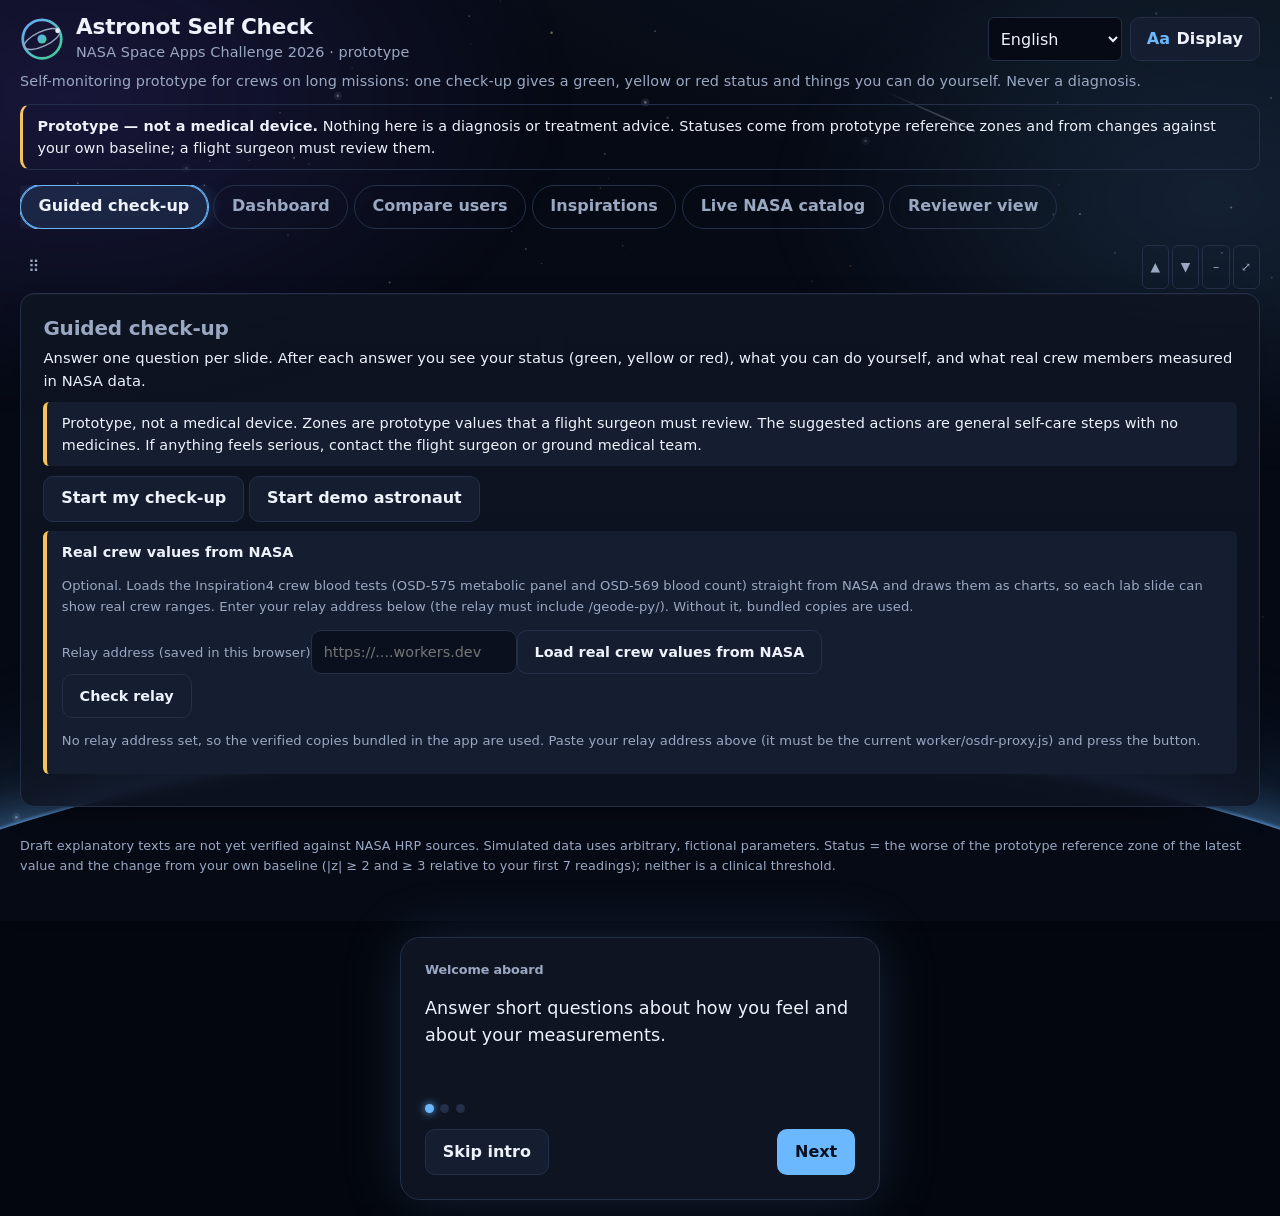
==== commit 0c646e22: "Remove body map zoom: it clipped labels and overlapped the region list Co-Authored-By: Claude Sonnet" ====
--- a/index.html
+++ b/index.html
@@ -8,8 +8,8 @@
   <link rel="manifest" href="manifest.webmanifest">
   <link rel="icon" type="image/png" href="icons/icon-192.png">
   <link rel="apple-touch-icon" href="icons/icon-192.png">
-  <link rel="stylesheet" href="css/style.css?v=20261115w">
-  <link rel="stylesheet" href="css/design.css?v=20261115w">
+  <link rel="stylesheet" href="css/style.css?v=20261115x">
+  <link rel="stylesheet" href="css/design.css?v=20261115x">
 </head>
 <body>
   <div id="net-banner" class="net-banner" role="status" hidden></div>
@@ -227,39 +227,39 @@
        Status levels use configurable statistical cut-offs (|z| ≥ 2 and ≥ 3 relative to your first 7 readings), not clinical thresholds.</p>
   </footer>
 
-  <script src="js/config.js?v=20261115w"></script>
-  <script src="js/i18n.js?v=20261115w"></script>
-  <script src="js/lang/fr.js?v=20261115w"></script>
-  <script src="js/lang/de.js?v=20261115w"></script>
-  <script src="js/lang/ru.js?v=20261115w"></script>
-  <script src="js/lang/ja.js?v=20261115w"></script>
-  <script src="js/lang/zh.js?v=20261115w"></script>
-  <script src="js/core.js?v=20261115w"></script>
-  <script src="js/remind.js?v=20261115w"></script>
-  <script src="js/mission.js?v=20261115w"></script>
-  <script src="js/store.js?v=20261115w"></script>
-  <script src="js/osdr.js?v=20261115w"></script>
-  <script src="js/expression.js?v=20261115w"></script>
-  <script src="js/osd635.js?v=20261115w"></script>
-  <script src="js/osd569-data.js?v=20261115w"></script>
-  <script src="js/osd569.js?v=20261115w"></script>
-  <script src="js/live.js?v=20261115w"></script>
-  <script src="js/immune.js?v=20261115w"></script>
-  <script src="js/crewlive.js?v=20261115w"></script>
-  <script src="js/diag.js?v=20261115w"></script>
-  <script src="js/trend.js?v=20261115w"></script>
-  <script src="js/research.js?v=20261115w"></script>
-  <script src="js/checkup.js?v=20261115w"></script>
-  <script src="js/panels.js?v=20261115w"></script>
-  <script src="js/charts.js?v=20261115w"></script>
-  <script src="js/demo.js?v=20261115w"></script>
-  <script src="js/content.js?v=20261115w"></script>
-  <script src="js/views.js?v=20261115w"></script>
-  <script src="js/sound.js?v=20261115w"></script>
-  <script src="js/shell.js?v=20261115w"></script>
-  <script src="js/orbit.js?v=20261115w"></script>
-  <script src="js/display.js?v=20261115w"></script>
-  <script src="js/pwa.js?v=20261115w"></script>
-  <script src="js/app.js?v=20261115w"></script>
+  <script src="js/config.js?v=20261115x"></script>
+  <script src="js/i18n.js?v=20261115x"></script>
+  <script src="js/lang/fr.js?v=20261115x"></script>
+  <script src="js/lang/de.js?v=20261115x"></script>
+  <script src="js/lang/ru.js?v=20261115x"></script>
+  <script src="js/lang/ja.js?v=20261115x"></script>
+  <script src="js/lang/zh.js?v=20261115x"></script>
+  <script src="js/core.js?v=20261115x"></script>
+  <script src="js/remind.js?v=20261115x"></script>
+  <script src="js/mission.js?v=20261115x"></script>
+  <script src="js/store.js?v=20261115x"></script>
+  <script src="js/osdr.js?v=20261115x"></script>
+  <script src="js/expression.js?v=20261115x"></script>
+  <script src="js/osd635.js?v=20261115x"></script>
+  <script src="js/osd569-data.js?v=20261115x"></script>
+  <script src="js/osd569.js?v=20261115x"></script>
+  <script src="js/live.js?v=20261115x"></script>
+  <script src="js/immune.js?v=20261115x"></script>
+  <script src="js/crewlive.js?v=20261115x"></script>
+  <script src="js/diag.js?v=20261115x"></script>
+  <script src="js/trend.js?v=20261115x"></script>
+  <script src="js/research.js?v=20261115x"></script>
+  <script src="js/checkup.js?v=20261115x"></script>
+  <script src="js/panels.js?v=20261115x"></script>
+  <script src="js/charts.js?v=20261115x"></script>
+  <script src="js/demo.js?v=20261115x"></script>
+  <script src="js/content.js?v=20261115x"></script>
+  <script src="js/views.js?v=20261115x"></script>
+  <script src="js/sound.js?v=20261115x"></script>
+  <script src="js/shell.js?v=20261115x"></script>
+  <script src="js/orbit.js?v=20261115x"></script>
+  <script src="js/display.js?v=20261115x"></script>
+  <script src="js/pwa.js?v=20261115x"></script>
+  <script src="js/app.js?v=20261115x"></script>
 </body>
 </html>
--- a/css/design.css
+++ b/css/design.css
@@ -190,15 +190,12 @@
 .region.hl .zone { fill-opacity: .5; filter: drop-shadow(0 0 7px var(--zc)); }
 .region.hl .lbl { fill: #fff; font-weight: 700; }
 .region-list button.hl { border-color: var(--accent); }
-.bodywrap { overflow: hidden; border-radius: 14px; }
-#body { transition: transform .6s cubic-bezier(.2,.8,.2,1); }
-#body.zoomed { transform: scale(1.28); }
 /* not colour alone: status also changes the outline pattern */
 .region[data-status=watch] .zone { stroke-dasharray: 5 3; }
 .region[data-status=attention] .zone { stroke-width: 2.4; animation: zone-breathe 2s ease-in-out infinite; }
 .region[data-status=nodata] .zone { stroke-dasharray: 1 4; }
 @keyframes zone-breathe { 50% { fill-opacity: .42; filter: drop-shadow(0 0 8px var(--attention)); } }
-@media (prefers-reduced-motion: reduce) { #body, #body.zoomed { transition: none; } .region[data-status=attention] .zone { animation: none; } }
+@media (prefers-reduced-motion: reduce) { .region[data-status=attention] .zone { animation: none; } }
 
 /* ===== charts ===== */
 .chart { background: linear-gradient(180deg, #0c1322, #080c16); border: 1px solid var(--line); border-radius: 12px; }
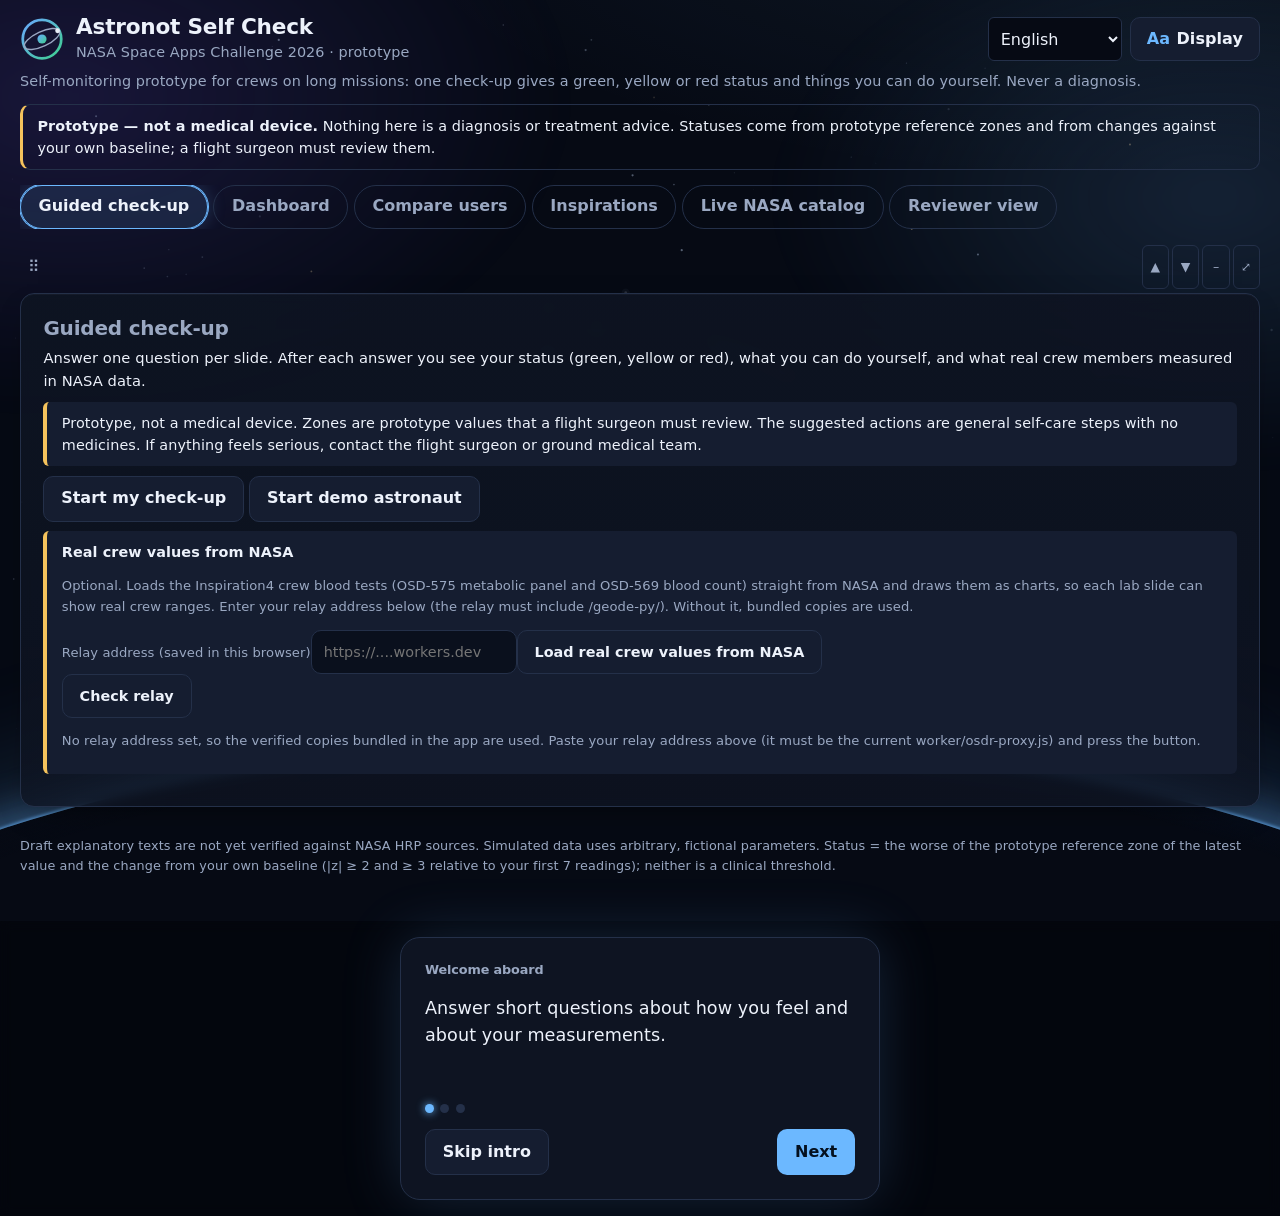
==== commit c8a15c25: "Region list: compact status pills, no mid-word breaks Co-Authored-By: Claude Sonnet 5.5 <noreply@ant" ====
--- a/index.html
+++ b/index.html
@@ -8,8 +8,8 @@
   <link rel="manifest" href="manifest.webmanifest">
   <link rel="icon" type="image/png" href="icons/icon-192.png">
   <link rel="apple-touch-icon" href="icons/icon-192.png">
-  <link rel="stylesheet" href="css/style.css?v=20261115x">
-  <link rel="stylesheet" href="css/design.css?v=20261115x">
+  <link rel="stylesheet" href="css/style.css?v=20261115y">
+  <link rel="stylesheet" href="css/design.css?v=20261115y">
 </head>
 <body>
   <div id="net-banner" class="net-banner" role="status" hidden></div>
@@ -227,39 +227,39 @@
        Status levels use configurable statistical cut-offs (|z| ≥ 2 and ≥ 3 relative to your first 7 readings), not clinical thresholds.</p>
   </footer>
 
-  <script src="js/config.js?v=20261115x"></script>
-  <script src="js/i18n.js?v=20261115x"></script>
-  <script src="js/lang/fr.js?v=20261115x"></script>
-  <script src="js/lang/de.js?v=20261115x"></script>
-  <script src="js/lang/ru.js?v=20261115x"></script>
-  <script src="js/lang/ja.js?v=20261115x"></script>
-  <script src="js/lang/zh.js?v=20261115x"></script>
-  <script src="js/core.js?v=20261115x"></script>
-  <script src="js/remind.js?v=20261115x"></script>
-  <script src="js/mission.js?v=20261115x"></script>
-  <script src="js/store.js?v=20261115x"></script>
-  <script src="js/osdr.js?v=20261115x"></script>
-  <script src="js/expression.js?v=20261115x"></script>
-  <script src="js/osd635.js?v=20261115x"></script>
-  <script src="js/osd569-data.js?v=20261115x"></script>
-  <script src="js/osd569.js?v=20261115x"></script>
-  <script src="js/live.js?v=20261115x"></script>
-  <script src="js/immune.js?v=20261115x"></script>
-  <script src="js/crewlive.js?v=20261115x"></script>
-  <script src="js/diag.js?v=20261115x"></script>
-  <script src="js/trend.js?v=20261115x"></script>
-  <script src="js/research.js?v=20261115x"></script>
-  <script src="js/checkup.js?v=20261115x"></script>
-  <script src="js/panels.js?v=20261115x"></script>
-  <script src="js/charts.js?v=20261115x"></script>
-  <script src="js/demo.js?v=20261115x"></script>
-  <script src="js/content.js?v=20261115x"></script>
-  <script src="js/views.js?v=20261115x"></script>
-  <script src="js/sound.js?v=20261115x"></script>
-  <script src="js/shell.js?v=20261115x"></script>
-  <script src="js/orbit.js?v=20261115x"></script>
-  <script src="js/display.js?v=20261115x"></script>
-  <script src="js/pwa.js?v=20261115x"></script>
-  <script src="js/app.js?v=20261115x"></script>
+  <script src="js/config.js?v=20261115y"></script>
+  <script src="js/i18n.js?v=20261115y"></script>
+  <script src="js/lang/fr.js?v=20261115y"></script>
+  <script src="js/lang/de.js?v=20261115y"></script>
+  <script src="js/lang/ru.js?v=20261115y"></script>
+  <script src="js/lang/ja.js?v=20261115y"></script>
+  <script src="js/lang/zh.js?v=20261115y"></script>
+  <script src="js/core.js?v=20261115y"></script>
+  <script src="js/remind.js?v=20261115y"></script>
+  <script src="js/mission.js?v=20261115y"></script>
+  <script src="js/store.js?v=20261115y"></script>
+  <script src="js/osdr.js?v=20261115y"></script>
+  <script src="js/expression.js?v=20261115y"></script>
+  <script src="js/osd635.js?v=20261115y"></script>
+  <script src="js/osd569-data.js?v=20261115y"></script>
+  <script src="js/osd569.js?v=20261115y"></script>
+  <script src="js/live.js?v=20261115y"></script>
+  <script src="js/immune.js?v=20261115y"></script>
+  <script src="js/crewlive.js?v=20261115y"></script>
+  <script src="js/diag.js?v=20261115y"></script>
+  <script src="js/trend.js?v=20261115y"></script>
+  <script src="js/research.js?v=20261115y"></script>
+  <script src="js/checkup.js?v=20261115y"></script>
+  <script src="js/panels.js?v=20261115y"></script>
+  <script src="js/charts.js?v=20261115y"></script>
+  <script src="js/demo.js?v=20261115y"></script>
+  <script src="js/content.js?v=20261115y"></script>
+  <script src="js/views.js?v=20261115y"></script>
+  <script src="js/sound.js?v=20261115y"></script>
+  <script src="js/shell.js?v=20261115y"></script>
+  <script src="js/orbit.js?v=20261115y"></script>
+  <script src="js/display.js?v=20261115y"></script>
+  <script src="js/pwa.js?v=20261115y"></script>
+  <script src="js/app.js?v=20261115y"></script>
 </body>
 </html>
--- a/css/design.css
+++ b/css/design.css
@@ -236,3 +236,8 @@
 
 /* ===== bigger touch targets ===== */
 @media (pointer: coarse) { :where(button, select, input:not([type=checkbox]):not([type=radio]), summary) { min-height: 44px; } }
+
+/* region list: keep the status pill compact and never break words mid-way */
+.region-list button { align-items: center; gap: .5rem; }
+.region-list button > span:first-child { min-width: 0; overflow-wrap: break-word; font-size: .95rem; line-height: 1.3; }
+.region-list .chip { flex: none; align-self: center; white-space: nowrap; line-height: 1.4; padding-block: .15rem; }
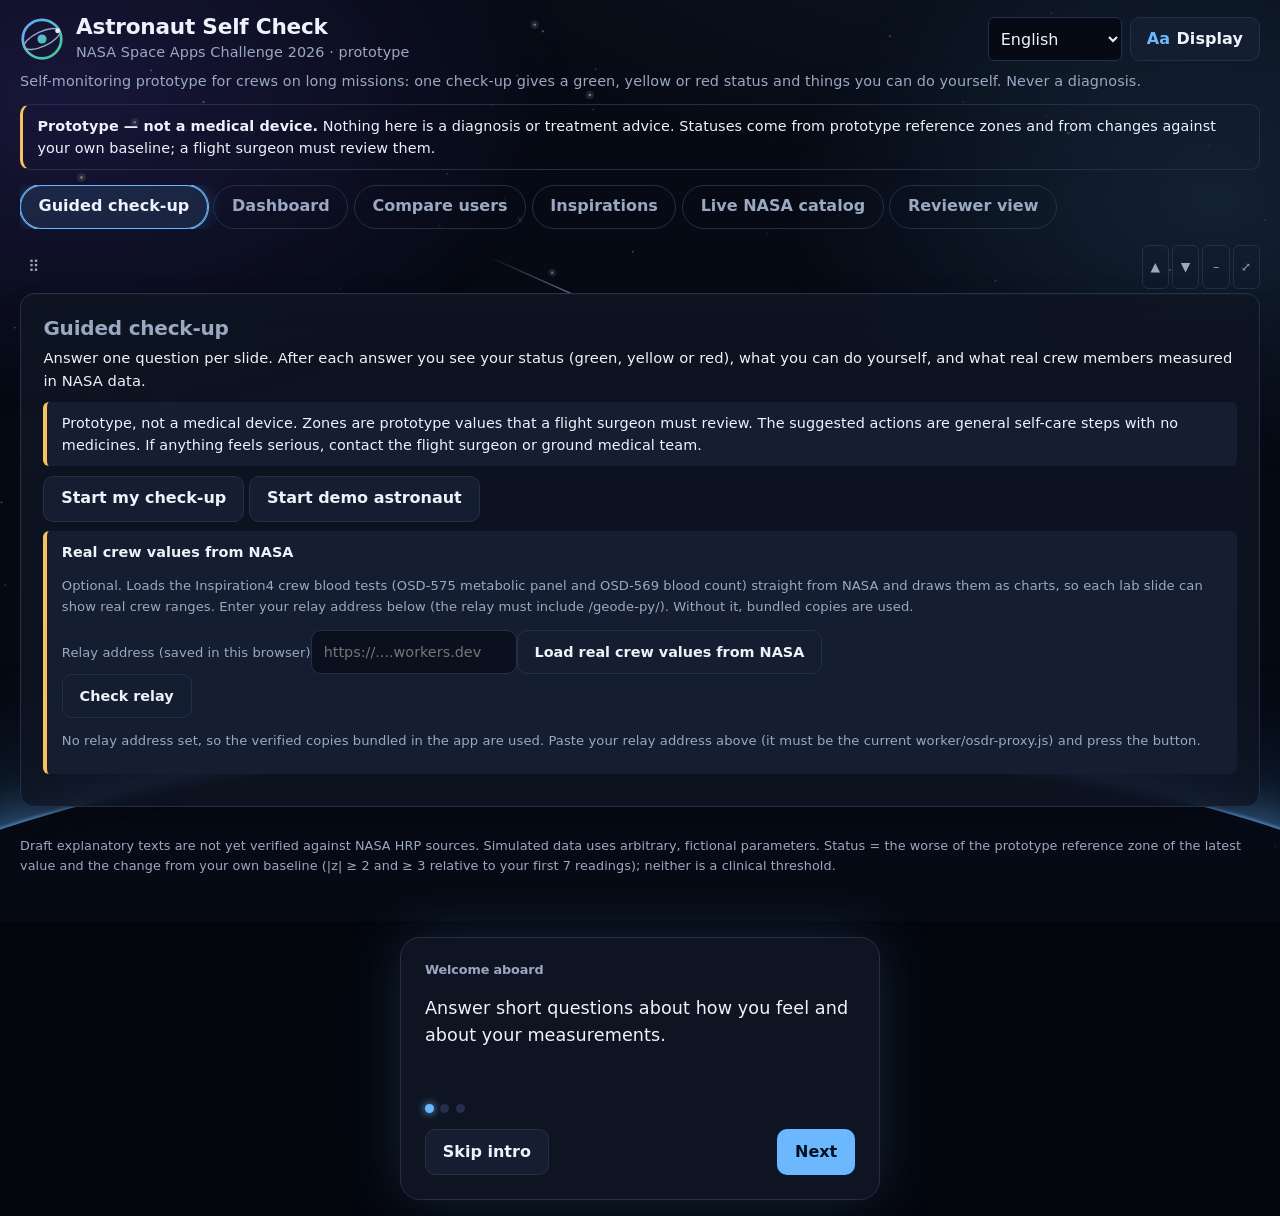
==== commit 6780f067: "Fix spelling: Astronot -> Astronaut in the app title Co-Authored-By: Claude Sonnet 5.5 <noreply@anth" ====
--- a/index.html
+++ b/index.html
@@ -3,13 +3,13 @@
 <head>
   <meta charset="utf-8">
   <meta name="viewport" content="width=device-width, initial-scale=1">
-  <title>Astronot Self Check — NASA Space Apps 2026 prototype</title>
+  <title>Astronaut Self Check — NASA Space Apps 2026 prototype</title>
   <meta name="theme-color" content="#0a0f18">
   <link rel="manifest" href="manifest.webmanifest">
   <link rel="icon" type="image/png" href="icons/icon-192.png">
   <link rel="apple-touch-icon" href="icons/icon-192.png">
-  <link rel="stylesheet" href="css/style.css?v=20261115y">
-  <link rel="stylesheet" href="css/design.css?v=20261115y">
+  <link rel="stylesheet" href="css/style.css?v=20261115z">
+  <link rel="stylesheet" href="css/design.css?v=20261115z">
 </head>
 <body>
   <div id="net-banner" class="net-banner" role="status" hidden></div>
@@ -23,7 +23,7 @@
         <circle cx="41" cy="15" r="2.6" fill="#e8edf7"/>
       </svg>
       <div>
-        <h1 data-i18n="appTitle">Astronot Self Check</h1>
+        <h1 data-i18n="appTitle">Astronaut Self Check</h1>
         <p class="sub" data-i18n="appSub">NASA Space Apps Challenge 2026 · prototype</p>
       </div>
     </div>
@@ -227,39 +227,39 @@
        Status levels use configurable statistical cut-offs (|z| ≥ 2 and ≥ 3 relative to your first 7 readings), not clinical thresholds.</p>
   </footer>
 
-  <script src="js/config.js?v=20261115y"></script>
-  <script src="js/i18n.js?v=20261115y"></script>
-  <script src="js/lang/fr.js?v=20261115y"></script>
-  <script src="js/lang/de.js?v=20261115y"></script>
-  <script src="js/lang/ru.js?v=20261115y"></script>
-  <script src="js/lang/ja.js?v=20261115y"></script>
-  <script src="js/lang/zh.js?v=20261115y"></script>
-  <script src="js/core.js?v=20261115y"></script>
-  <script src="js/remind.js?v=20261115y"></script>
-  <script src="js/mission.js?v=20261115y"></script>
-  <script src="js/store.js?v=20261115y"></script>
-  <script src="js/osdr.js?v=20261115y"></script>
-  <script src="js/expression.js?v=20261115y"></script>
-  <script src="js/osd635.js?v=20261115y"></script>
-  <script src="js/osd569-data.js?v=20261115y"></script>
-  <script src="js/osd569.js?v=20261115y"></script>
-  <script src="js/live.js?v=20261115y"></script>
-  <script src="js/immune.js?v=20261115y"></script>
-  <script src="js/crewlive.js?v=20261115y"></script>
-  <script src="js/diag.js?v=20261115y"></script>
-  <script src="js/trend.js?v=20261115y"></script>
-  <script src="js/research.js?v=20261115y"></script>
-  <script src="js/checkup.js?v=20261115y"></script>
-  <script src="js/panels.js?v=20261115y"></script>
-  <script src="js/charts.js?v=20261115y"></script>
-  <script src="js/demo.js?v=20261115y"></script>
-  <script src="js/content.js?v=20261115y"></script>
-  <script src="js/views.js?v=20261115y"></script>
-  <script src="js/sound.js?v=20261115y"></script>
-  <script src="js/shell.js?v=20261115y"></script>
-  <script src="js/orbit.js?v=20261115y"></script>
-  <script src="js/display.js?v=20261115y"></script>
-  <script src="js/pwa.js?v=20261115y"></script>
-  <script src="js/app.js?v=20261115y"></script>
+  <script src="js/config.js?v=20261115z"></script>
+  <script src="js/i18n.js?v=20261115z"></script>
+  <script src="js/lang/fr.js?v=20261115z"></script>
+  <script src="js/lang/de.js?v=20261115z"></script>
+  <script src="js/lang/ru.js?v=20261115z"></script>
+  <script src="js/lang/ja.js?v=20261115z"></script>
+  <script src="js/lang/zh.js?v=20261115z"></script>
+  <script src="js/core.js?v=20261115z"></script>
+  <script src="js/remind.js?v=20261115z"></script>
+  <script src="js/mission.js?v=20261115z"></script>
+  <script src="js/store.js?v=20261115z"></script>
+  <script src="js/osdr.js?v=20261115z"></script>
+  <script src="js/expression.js?v=20261115z"></script>
+  <script src="js/osd635.js?v=20261115z"></script>
+  <script src="js/osd569-data.js?v=20261115z"></script>
+  <script src="js/osd569.js?v=20261115z"></script>
+  <script src="js/live.js?v=20261115z"></script>
+  <script src="js/immune.js?v=20261115z"></script>
+  <script src="js/crewlive.js?v=20261115z"></script>
+  <script src="js/diag.js?v=20261115z"></script>
+  <script src="js/trend.js?v=20261115z"></script>
+  <script src="js/research.js?v=20261115z"></script>
+  <script src="js/checkup.js?v=20261115z"></script>
+  <script src="js/panels.js?v=20261115z"></script>
+  <script src="js/charts.js?v=20261115z"></script>
+  <script src="js/demo.js?v=20261115z"></script>
+  <script src="js/content.js?v=20261115z"></script>
+  <script src="js/views.js?v=20261115z"></script>
+  <script src="js/sound.js?v=20261115z"></script>
+  <script src="js/shell.js?v=20261115z"></script>
+  <script src="js/orbit.js?v=20261115z"></script>
+  <script src="js/display.js?v=20261115z"></script>
+  <script src="js/pwa.js?v=20261115z"></script>
+  <script src="js/app.js?v=20261115z"></script>
 </body>
 </html>
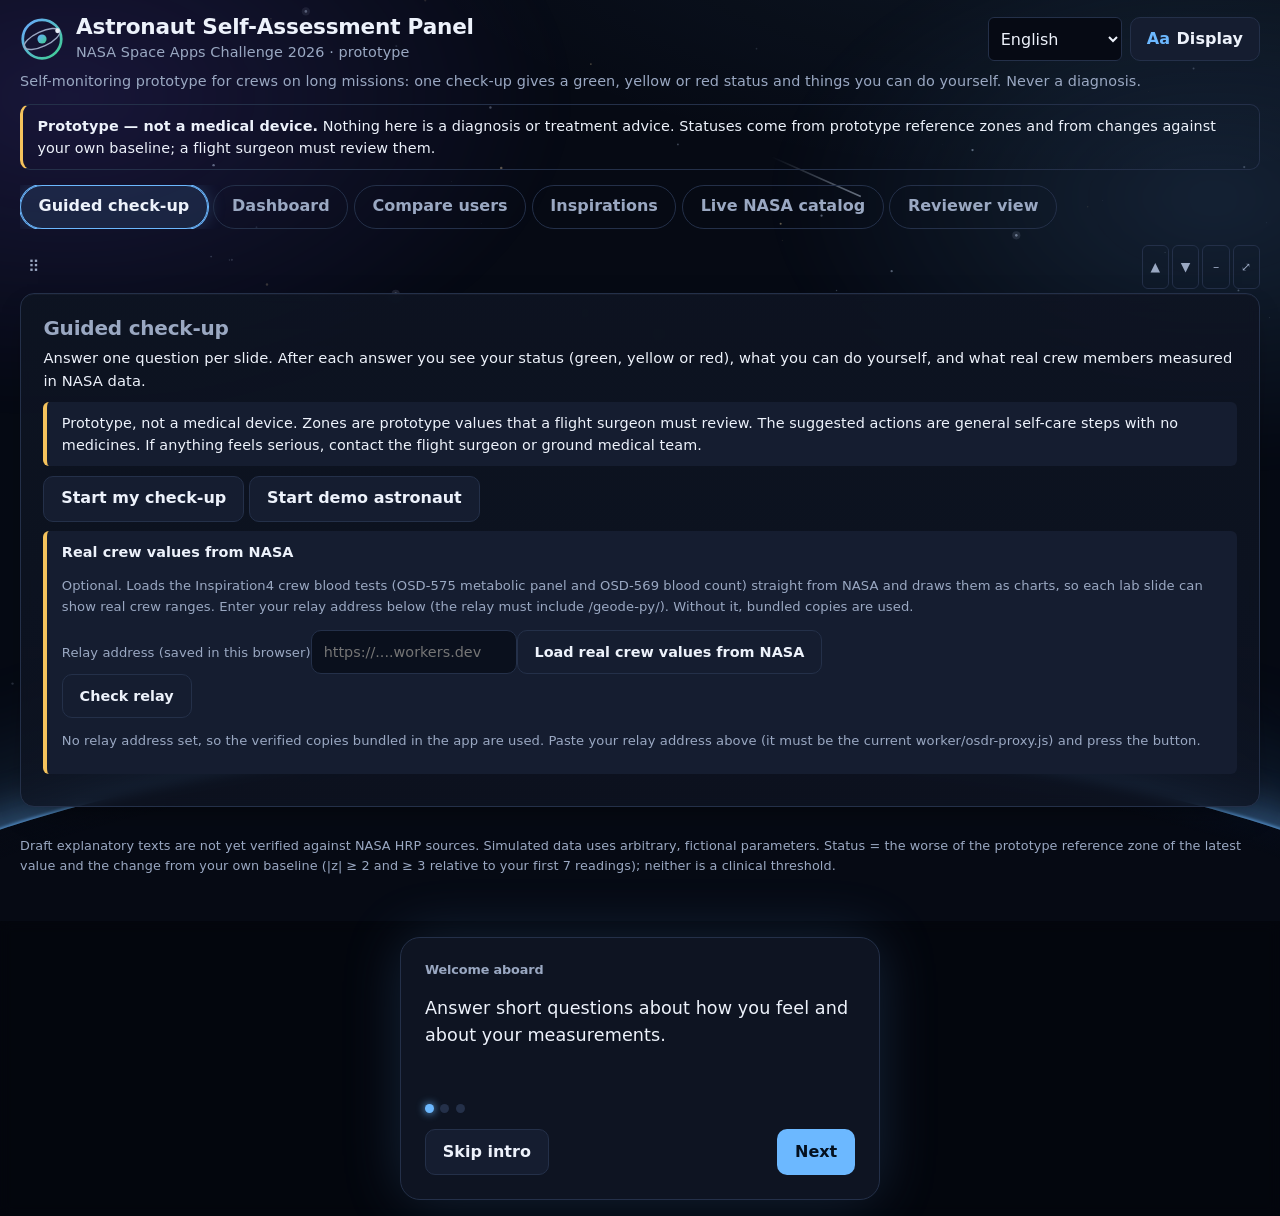
==== commit 2f4b65e0: "Rename project everywhere to Astronaut Self-Assessment Panel Co-Authored-By: Claude Sonnet 5.5 <nore" ====
--- a/index.html
+++ b/index.html
@@ -3,13 +3,13 @@
 <head>
   <meta charset="utf-8">
   <meta name="viewport" content="width=device-width, initial-scale=1">
-  <title>Astronaut Self Check — NASA Space Apps 2026 prototype</title>
+  <title>Astronaut Self-Assessment Panel — NASA Space Apps 2026 prototype</title>
   <meta name="theme-color" content="#0a0f18">
   <link rel="manifest" href="manifest.webmanifest">
   <link rel="icon" type="image/png" href="icons/icon-192.png">
   <link rel="apple-touch-icon" href="icons/icon-192.png">
-  <link rel="stylesheet" href="css/style.css?v=20261115z">
-  <link rel="stylesheet" href="css/design.css?v=20261115z">
+  <link rel="stylesheet" href="css/style.css?v=20261115aa">
+  <link rel="stylesheet" href="css/design.css?v=20261115aa">
 </head>
 <body>
   <div id="net-banner" class="net-banner" role="status" hidden></div>
@@ -23,7 +23,7 @@
         <circle cx="41" cy="15" r="2.6" fill="#e8edf7"/>
       </svg>
       <div>
-        <h1 data-i18n="appTitle">Astronaut Self Check</h1>
+        <h1 data-i18n="appTitle">Astronaut Self-Assessment Panel</h1>
         <p class="sub" data-i18n="appSub">NASA Space Apps Challenge 2026 · prototype</p>
       </div>
     </div>
@@ -227,39 +227,39 @@
        Status levels use configurable statistical cut-offs (|z| ≥ 2 and ≥ 3 relative to your first 7 readings), not clinical thresholds.</p>
   </footer>
 
-  <script src="js/config.js?v=20261115z"></script>
-  <script src="js/i18n.js?v=20261115z"></script>
-  <script src="js/lang/fr.js?v=20261115z"></script>
-  <script src="js/lang/de.js?v=20261115z"></script>
-  <script src="js/lang/ru.js?v=20261115z"></script>
-  <script src="js/lang/ja.js?v=20261115z"></script>
-  <script src="js/lang/zh.js?v=20261115z"></script>
-  <script src="js/core.js?v=20261115z"></script>
-  <script src="js/remind.js?v=20261115z"></script>
-  <script src="js/mission.js?v=20261115z"></script>
-  <script src="js/store.js?v=20261115z"></script>
-  <script src="js/osdr.js?v=20261115z"></script>
-  <script src="js/expression.js?v=20261115z"></script>
-  <script src="js/osd635.js?v=20261115z"></script>
-  <script src="js/osd569-data.js?v=20261115z"></script>
-  <script src="js/osd569.js?v=20261115z"></script>
-  <script src="js/live.js?v=20261115z"></script>
-  <script src="js/immune.js?v=20261115z"></script>
-  <script src="js/crewlive.js?v=20261115z"></script>
-  <script src="js/diag.js?v=20261115z"></script>
-  <script src="js/trend.js?v=20261115z"></script>
-  <script src="js/research.js?v=20261115z"></script>
-  <script src="js/checkup.js?v=20261115z"></script>
-  <script src="js/panels.js?v=20261115z"></script>
-  <script src="js/charts.js?v=20261115z"></script>
-  <script src="js/demo.js?v=20261115z"></script>
-  <script src="js/content.js?v=20261115z"></script>
-  <script src="js/views.js?v=20261115z"></script>
-  <script src="js/sound.js?v=20261115z"></script>
-  <script src="js/shell.js?v=20261115z"></script>
-  <script src="js/orbit.js?v=20261115z"></script>
-  <script src="js/display.js?v=20261115z"></script>
-  <script src="js/pwa.js?v=20261115z"></script>
-  <script src="js/app.js?v=20261115z"></script>
+  <script src="js/config.js?v=20261115aa"></script>
+  <script src="js/i18n.js?v=20261115aa"></script>
+  <script src="js/lang/fr.js?v=20261115aa"></script>
+  <script src="js/lang/de.js?v=20261115aa"></script>
+  <script src="js/lang/ru.js?v=20261115aa"></script>
+  <script src="js/lang/ja.js?v=20261115aa"></script>
+  <script src="js/lang/zh.js?v=20261115aa"></script>
+  <script src="js/core.js?v=20261115aa"></script>
+  <script src="js/remind.js?v=20261115aa"></script>
+  <script src="js/mission.js?v=20261115aa"></script>
+  <script src="js/store.js?v=20261115aa"></script>
+  <script src="js/osdr.js?v=20261115aa"></script>
+  <script src="js/expression.js?v=20261115aa"></script>
+  <script src="js/osd635.js?v=20261115aa"></script>
+  <script src="js/osd569-data.js?v=20261115aa"></script>
+  <script src="js/osd569.js?v=20261115aa"></script>
+  <script src="js/live.js?v=20261115aa"></script>
+  <script src="js/immune.js?v=20261115aa"></script>
+  <script src="js/crewlive.js?v=20261115aa"></script>
+  <script src="js/diag.js?v=20261115aa"></script>
+  <script src="js/trend.js?v=20261115aa"></script>
+  <script src="js/research.js?v=20261115aa"></script>
+  <script src="js/checkup.js?v=20261115aa"></script>
+  <script src="js/panels.js?v=20261115aa"></script>
+  <script src="js/charts.js?v=20261115aa"></script>
+  <script src="js/demo.js?v=20261115aa"></script>
+  <script src="js/content.js?v=20261115aa"></script>
+  <script src="js/views.js?v=20261115aa"></script>
+  <script src="js/sound.js?v=20261115aa"></script>
+  <script src="js/shell.js?v=20261115aa"></script>
+  <script src="js/orbit.js?v=20261115aa"></script>
+  <script src="js/display.js?v=20261115aa"></script>
+  <script src="js/pwa.js?v=20261115aa"></script>
+  <script src="js/app.js?v=20261115aa"></script>
 </body>
 </html>
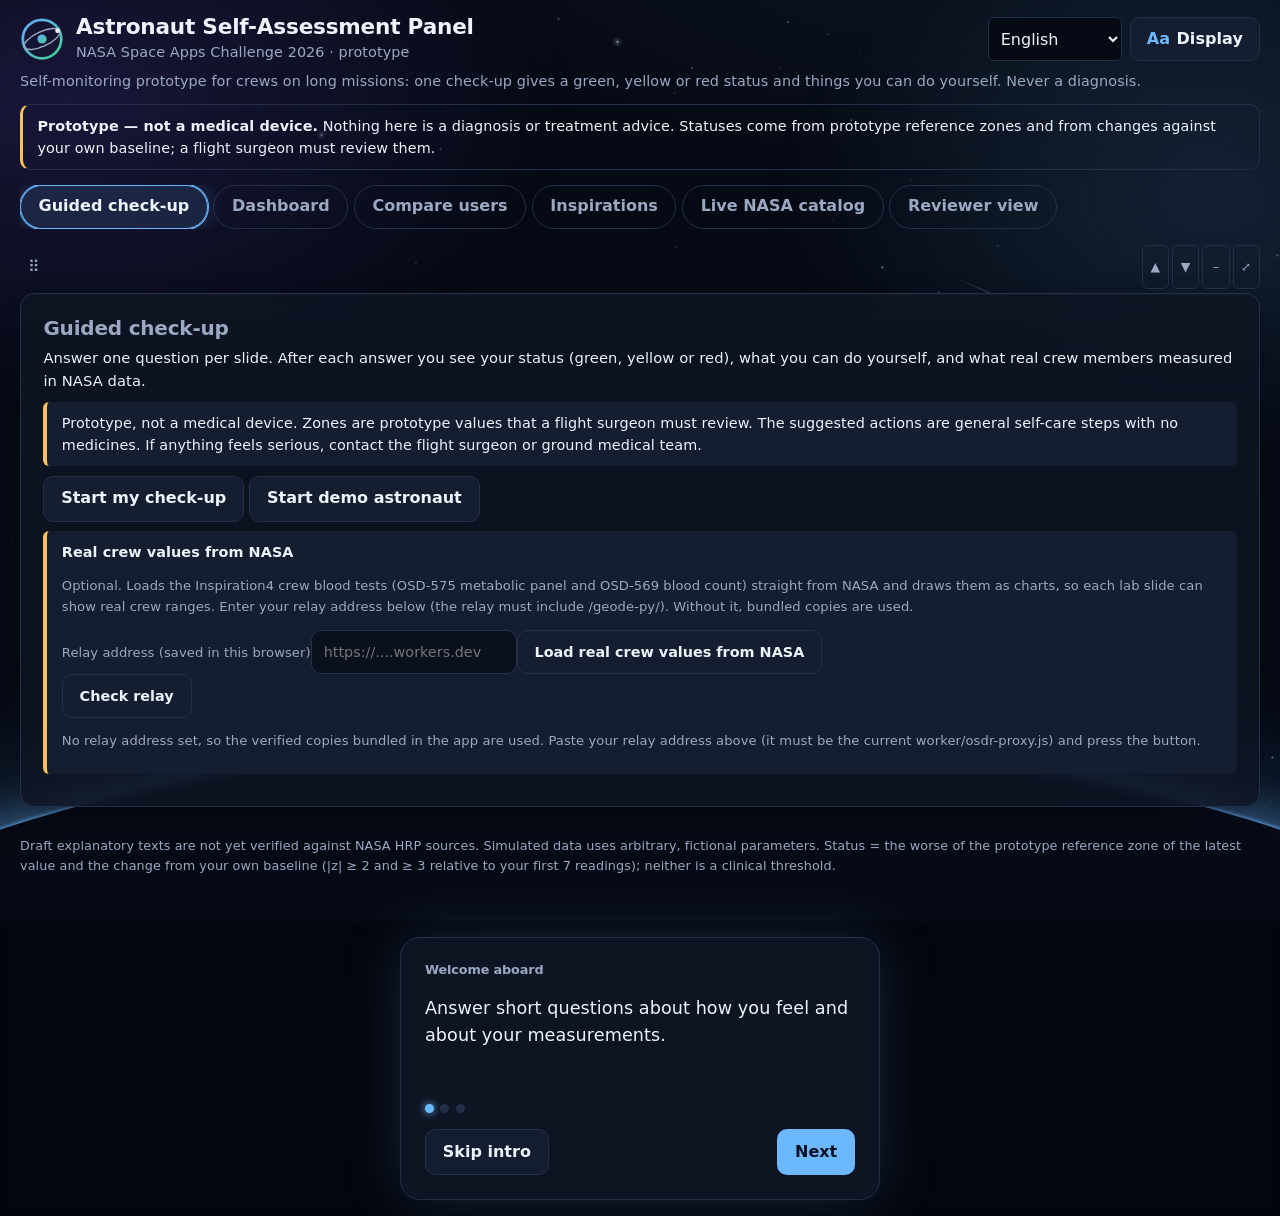
==== commit 01a88c65: "Reaction test: keep the red and green states visible on touch screens (sticky hover painted over the" ====
--- a/index.html
+++ b/index.html
@@ -8,8 +8,8 @@
   <link rel="manifest" href="manifest.webmanifest">
   <link rel="icon" type="image/png" href="icons/icon-192.png">
   <link rel="apple-touch-icon" href="icons/icon-192.png">
-  <link rel="stylesheet" href="css/style.css?v=20261115aa">
-  <link rel="stylesheet" href="css/design.css?v=20261115aa">
+  <link rel="stylesheet" href="css/style.css?v=20261115ab">
+  <link rel="stylesheet" href="css/design.css?v=20261115ab">
 </head>
 <body>
   <div id="net-banner" class="net-banner" role="status" hidden></div>
@@ -227,39 +227,39 @@
        Status levels use configurable statistical cut-offs (|z| ≥ 2 and ≥ 3 relative to your first 7 readings), not clinical thresholds.</p>
   </footer>
 
-  <script src="js/config.js?v=20261115aa"></script>
-  <script src="js/i18n.js?v=20261115aa"></script>
-  <script src="js/lang/fr.js?v=20261115aa"></script>
-  <script src="js/lang/de.js?v=20261115aa"></script>
-  <script src="js/lang/ru.js?v=20261115aa"></script>
-  <script src="js/lang/ja.js?v=20261115aa"></script>
-  <script src="js/lang/zh.js?v=20261115aa"></script>
-  <script src="js/core.js?v=20261115aa"></script>
-  <script src="js/remind.js?v=20261115aa"></script>
-  <script src="js/mission.js?v=20261115aa"></script>
-  <script src="js/store.js?v=20261115aa"></script>
-  <script src="js/osdr.js?v=20261115aa"></script>
-  <script src="js/expression.js?v=20261115aa"></script>
-  <script src="js/osd635.js?v=20261115aa"></script>
-  <script src="js/osd569-data.js?v=20261115aa"></script>
-  <script src="js/osd569.js?v=20261115aa"></script>
-  <script src="js/live.js?v=20261115aa"></script>
-  <script src="js/immune.js?v=20261115aa"></script>
-  <script src="js/crewlive.js?v=20261115aa"></script>
-  <script src="js/diag.js?v=20261115aa"></script>
-  <script src="js/trend.js?v=20261115aa"></script>
-  <script src="js/research.js?v=20261115aa"></script>
-  <script src="js/checkup.js?v=20261115aa"></script>
-  <script src="js/panels.js?v=20261115aa"></script>
-  <script src="js/charts.js?v=20261115aa"></script>
-  <script src="js/demo.js?v=20261115aa"></script>
-  <script src="js/content.js?v=20261115aa"></script>
-  <script src="js/views.js?v=20261115aa"></script>
-  <script src="js/sound.js?v=20261115aa"></script>
-  <script src="js/shell.js?v=20261115aa"></script>
-  <script src="js/orbit.js?v=20261115aa"></script>
-  <script src="js/display.js?v=20261115aa"></script>
-  <script src="js/pwa.js?v=20261115aa"></script>
-  <script src="js/app.js?v=20261115aa"></script>
+  <script src="js/config.js?v=20261115ab"></script>
+  <script src="js/i18n.js?v=20261115ab"></script>
+  <script src="js/lang/fr.js?v=20261115ab"></script>
+  <script src="js/lang/de.js?v=20261115ab"></script>
+  <script src="js/lang/ru.js?v=20261115ab"></script>
+  <script src="js/lang/ja.js?v=20261115ab"></script>
+  <script src="js/lang/zh.js?v=20261115ab"></script>
+  <script src="js/core.js?v=20261115ab"></script>
+  <script src="js/remind.js?v=20261115ab"></script>
+  <script src="js/mission.js?v=20261115ab"></script>
+  <script src="js/store.js?v=20261115ab"></script>
+  <script src="js/osdr.js?v=20261115ab"></script>
+  <script src="js/expression.js?v=20261115ab"></script>
+  <script src="js/osd635.js?v=20261115ab"></script>
+  <script src="js/osd569-data.js?v=20261115ab"></script>
+  <script src="js/osd569.js?v=20261115ab"></script>
+  <script src="js/live.js?v=20261115ab"></script>
+  <script src="js/immune.js?v=20261115ab"></script>
+  <script src="js/crewlive.js?v=20261115ab"></script>
+  <script src="js/diag.js?v=20261115ab"></script>
+  <script src="js/trend.js?v=20261115ab"></script>
+  <script src="js/research.js?v=20261115ab"></script>
+  <script src="js/checkup.js?v=20261115ab"></script>
+  <script src="js/panels.js?v=20261115ab"></script>
+  <script src="js/charts.js?v=20261115ab"></script>
+  <script src="js/demo.js?v=20261115ab"></script>
+  <script src="js/content.js?v=20261115ab"></script>
+  <script src="js/views.js?v=20261115ab"></script>
+  <script src="js/sound.js?v=20261115ab"></script>
+  <script src="js/shell.js?v=20261115ab"></script>
+  <script src="js/orbit.js?v=20261115ab"></script>
+  <script src="js/display.js?v=20261115ab"></script>
+  <script src="js/pwa.js?v=20261115ab"></script>
+  <script src="js/app.js?v=20261115ab"></script>
 </body>
 </html>
--- a/css/design.css
+++ b/css/design.css
@@ -241,3 +241,8 @@
 .region-list button { align-items: center; gap: .5rem; }
 .region-list button > span:first-child { min-width: 0; overflow-wrap: break-word; font-size: .95rem; line-height: 1.3; }
 .region-list .chip { flex: none; align-self: center; white-space: nowrap; line-height: 1.4; padding-block: .15rem; }
+
+/* Reaction test: tapping leaves :hover stuck on touch screens, which painted over the red/green states. Keep the states on top, in every theme. */
+button.rt-pad, button.rt-pad:hover:not(:disabled), html.hc button.rt-pad { touch-action: manipulation; -webkit-tap-highlight-color: transparent; }
+button.rt-pad.wait, button.rt-pad.wait:hover:not(:disabled), html.hc button.rt-pad.wait { background: #7a2a2a; border-color: #ff8a8a; color: #fff; transition: none; }
+button.rt-pad.go, button.rt-pad.go:hover:not(:disabled), html.hc button.rt-pad.go { background: #1f9d55; border-color: #7dffb0; color: #fff; transition: none; box-shadow: 0 0 0 4px rgba(125,255,176,.35), 0 0 28px rgba(31,157,85,.6); }
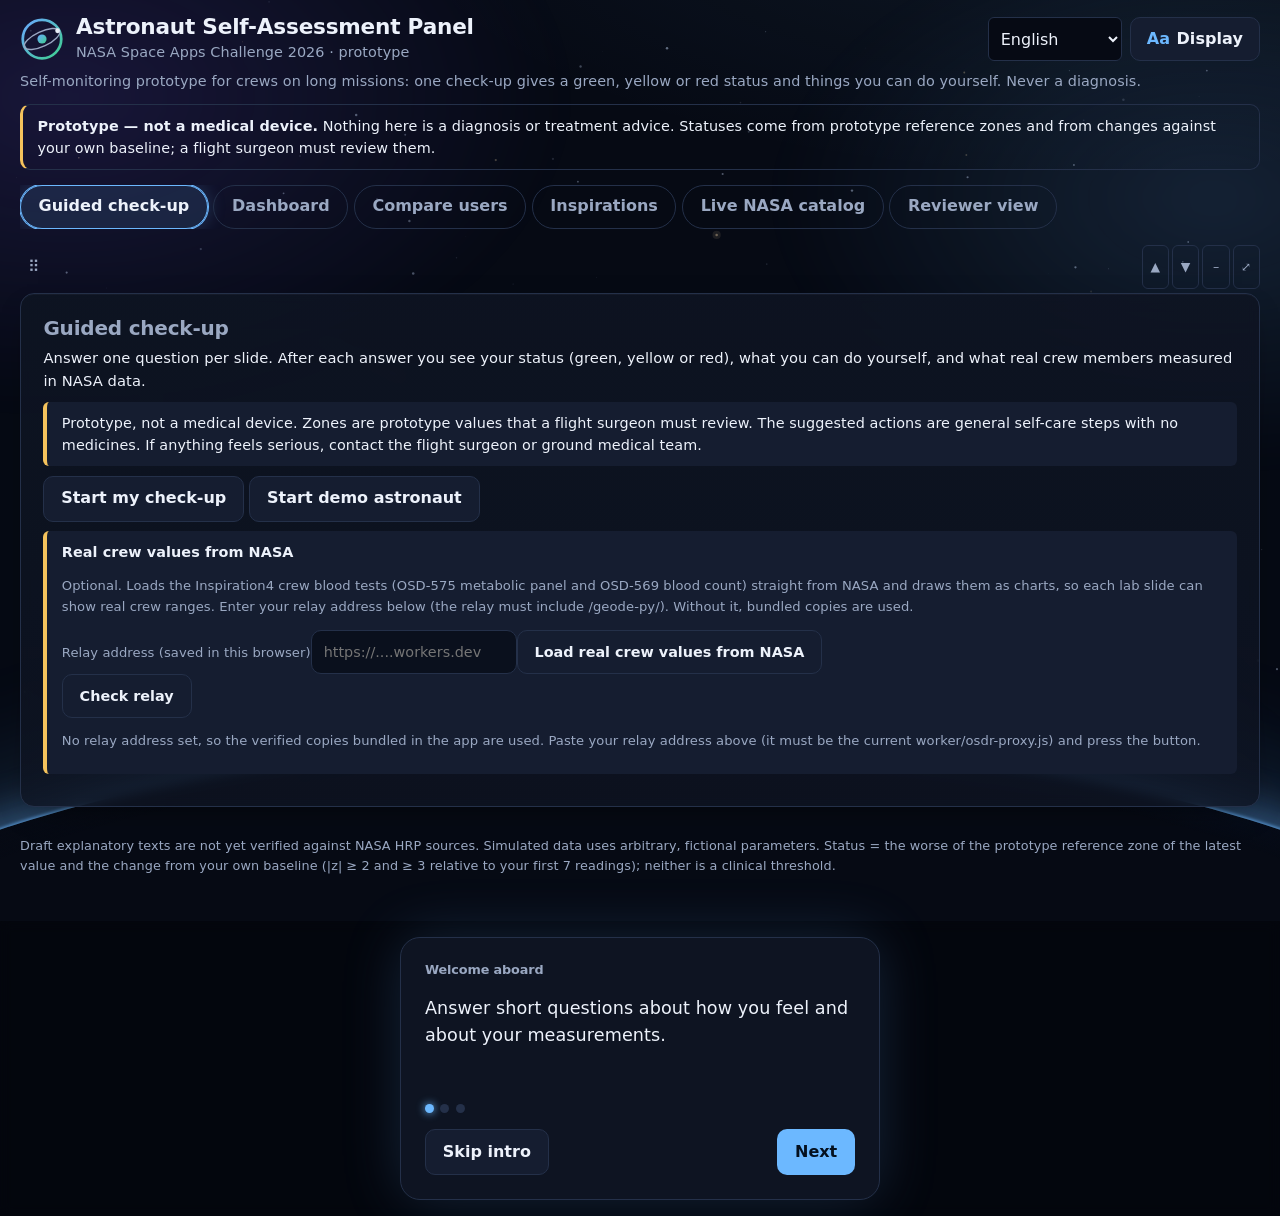
==== commit 0b4c3814: "Reaction test: set red/green inline so nothing can hide it; service worker revalidates files so upda" ====
--- a/index.html
+++ b/index.html
@@ -8,8 +8,8 @@
   <link rel="manifest" href="manifest.webmanifest">
   <link rel="icon" type="image/png" href="icons/icon-192.png">
   <link rel="apple-touch-icon" href="icons/icon-192.png">
-  <link rel="stylesheet" href="css/style.css?v=20261115ab">
-  <link rel="stylesheet" href="css/design.css?v=20261115ab">
+  <link rel="stylesheet" href="css/style.css?v=20261115ac">
+  <link rel="stylesheet" href="css/design.css?v=20261115ac">
 </head>
 <body>
   <div id="net-banner" class="net-banner" role="status" hidden></div>
@@ -227,39 +227,39 @@
        Status levels use configurable statistical cut-offs (|z| ≥ 2 and ≥ 3 relative to your first 7 readings), not clinical thresholds.</p>
   </footer>
 
-  <script src="js/config.js?v=20261115ab"></script>
-  <script src="js/i18n.js?v=20261115ab"></script>
-  <script src="js/lang/fr.js?v=20261115ab"></script>
-  <script src="js/lang/de.js?v=20261115ab"></script>
-  <script src="js/lang/ru.js?v=20261115ab"></script>
-  <script src="js/lang/ja.js?v=20261115ab"></script>
-  <script src="js/lang/zh.js?v=20261115ab"></script>
-  <script src="js/core.js?v=20261115ab"></script>
-  <script src="js/remind.js?v=20261115ab"></script>
-  <script src="js/mission.js?v=20261115ab"></script>
-  <script src="js/store.js?v=20261115ab"></script>
-  <script src="js/osdr.js?v=20261115ab"></script>
-  <script src="js/expression.js?v=20261115ab"></script>
-  <script src="js/osd635.js?v=20261115ab"></script>
-  <script src="js/osd569-data.js?v=20261115ab"></script>
-  <script src="js/osd569.js?v=20261115ab"></script>
-  <script src="js/live.js?v=20261115ab"></script>
-  <script src="js/immune.js?v=20261115ab"></script>
-  <script src="js/crewlive.js?v=20261115ab"></script>
-  <script src="js/diag.js?v=20261115ab"></script>
-  <script src="js/trend.js?v=20261115ab"></script>
-  <script src="js/research.js?v=20261115ab"></script>
-  <script src="js/checkup.js?v=20261115ab"></script>
-  <script src="js/panels.js?v=20261115ab"></script>
-  <script src="js/charts.js?v=20261115ab"></script>
-  <script src="js/demo.js?v=20261115ab"></script>
-  <script src="js/content.js?v=20261115ab"></script>
-  <script src="js/views.js?v=20261115ab"></script>
-  <script src="js/sound.js?v=20261115ab"></script>
-  <script src="js/shell.js?v=20261115ab"></script>
-  <script src="js/orbit.js?v=20261115ab"></script>
-  <script src="js/display.js?v=20261115ab"></script>
-  <script src="js/pwa.js?v=20261115ab"></script>
-  <script src="js/app.js?v=20261115ab"></script>
+  <script src="js/config.js?v=20261115ac"></script>
+  <script src="js/i18n.js?v=20261115ac"></script>
+  <script src="js/lang/fr.js?v=20261115ac"></script>
+  <script src="js/lang/de.js?v=20261115ac"></script>
+  <script src="js/lang/ru.js?v=20261115ac"></script>
+  <script src="js/lang/ja.js?v=20261115ac"></script>
+  <script src="js/lang/zh.js?v=20261115ac"></script>
+  <script src="js/core.js?v=20261115ac"></script>
+  <script src="js/remind.js?v=20261115ac"></script>
+  <script src="js/mission.js?v=20261115ac"></script>
+  <script src="js/store.js?v=20261115ac"></script>
+  <script src="js/osdr.js?v=20261115ac"></script>
+  <script src="js/expression.js?v=20261115ac"></script>
+  <script src="js/osd635.js?v=20261115ac"></script>
+  <script src="js/osd569-data.js?v=20261115ac"></script>
+  <script src="js/osd569.js?v=20261115ac"></script>
+  <script src="js/live.js?v=20261115ac"></script>
+  <script src="js/immune.js?v=20261115ac"></script>
+  <script src="js/crewlive.js?v=20261115ac"></script>
+  <script src="js/diag.js?v=20261115ac"></script>
+  <script src="js/trend.js?v=20261115ac"></script>
+  <script src="js/research.js?v=20261115ac"></script>
+  <script src="js/checkup.js?v=20261115ac"></script>
+  <script src="js/panels.js?v=20261115ac"></script>
+  <script src="js/charts.js?v=20261115ac"></script>
+  <script src="js/demo.js?v=20261115ac"></script>
+  <script src="js/content.js?v=20261115ac"></script>
+  <script src="js/views.js?v=20261115ac"></script>
+  <script src="js/sound.js?v=20261115ac"></script>
+  <script src="js/shell.js?v=20261115ac"></script>
+  <script src="js/orbit.js?v=20261115ac"></script>
+  <script src="js/display.js?v=20261115ac"></script>
+  <script src="js/pwa.js?v=20261115ac"></script>
+  <script src="js/app.js?v=20261115ac"></script>
 </body>
 </html>
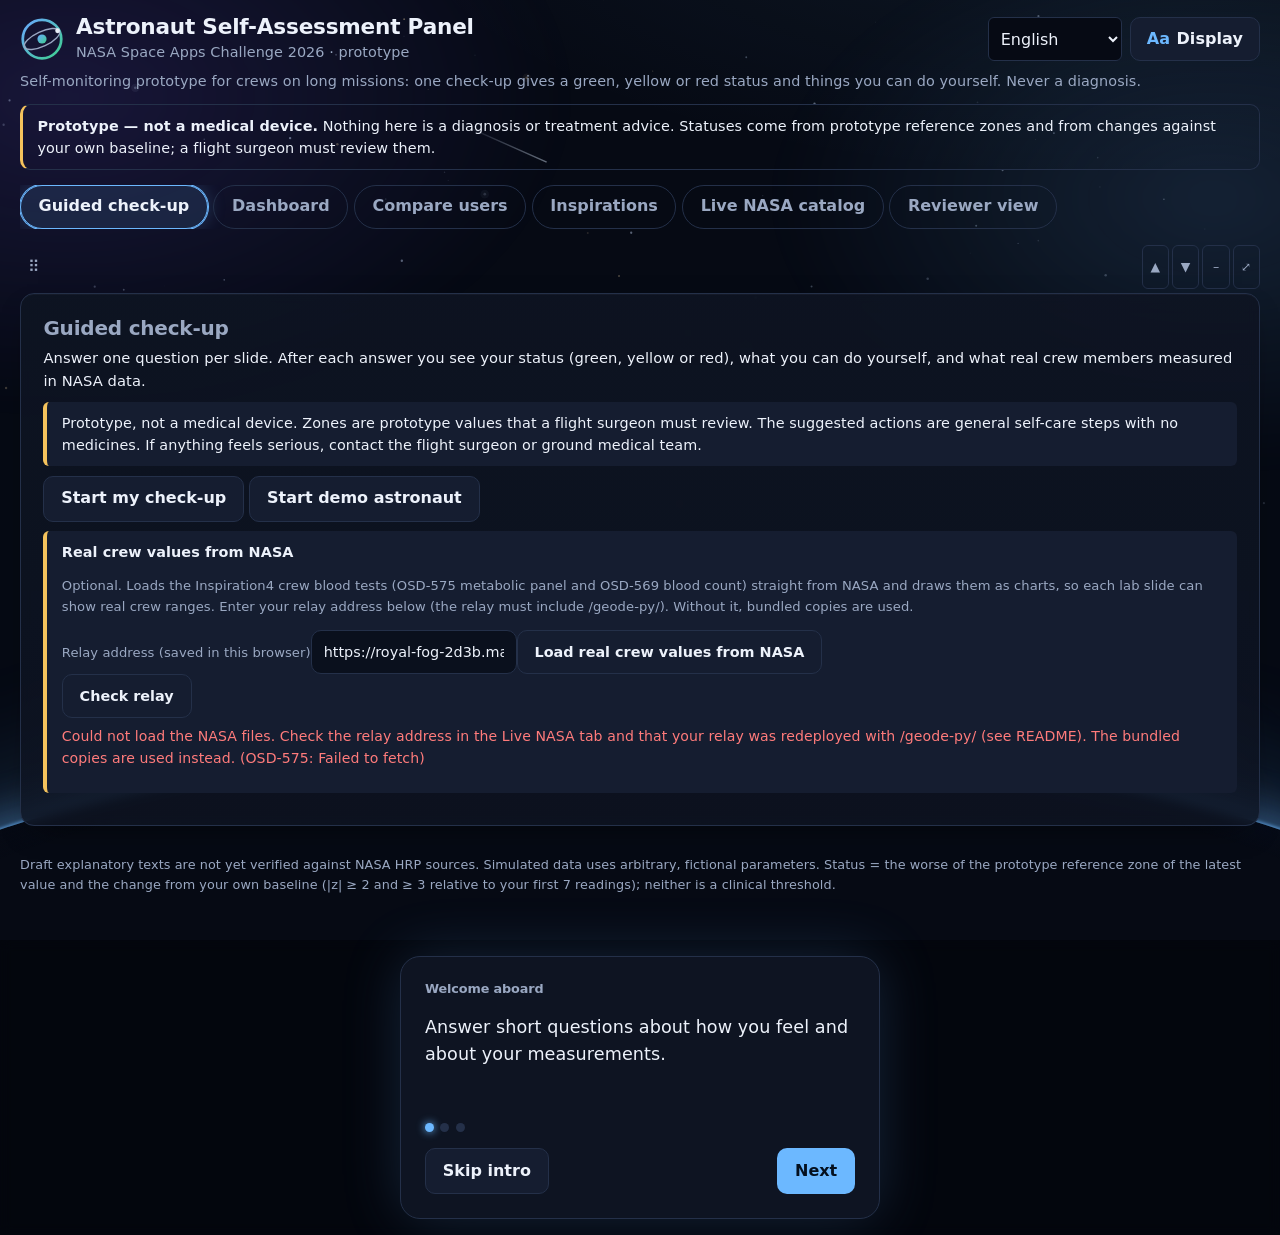
==== commit dec3c27a: "Default NASA relay address in config; Live NASA tab now uses it too Co-Authored-By: Claude Sonnet 5." ====
--- a/index.html
+++ b/index.html
@@ -8,8 +8,8 @@
   <link rel="manifest" href="manifest.webmanifest">
   <link rel="icon" type="image/png" href="icons/icon-192.png">
   <link rel="apple-touch-icon" href="icons/icon-192.png">
-  <link rel="stylesheet" href="css/style.css?v=20261115ac">
-  <link rel="stylesheet" href="css/design.css?v=20261115ac">
+  <link rel="stylesheet" href="css/style.css?v=20261115ad">
+  <link rel="stylesheet" href="css/design.css?v=20261115ad">
 </head>
 <body>
   <div id="net-banner" class="net-banner" role="status" hidden></div>
@@ -227,39 +227,39 @@
        Status levels use configurable statistical cut-offs (|z| ≥ 2 and ≥ 3 relative to your first 7 readings), not clinical thresholds.</p>
   </footer>
 
-  <script src="js/config.js?v=20261115ac"></script>
-  <script src="js/i18n.js?v=20261115ac"></script>
-  <script src="js/lang/fr.js?v=20261115ac"></script>
-  <script src="js/lang/de.js?v=20261115ac"></script>
-  <script src="js/lang/ru.js?v=20261115ac"></script>
-  <script src="js/lang/ja.js?v=20261115ac"></script>
-  <script src="js/lang/zh.js?v=20261115ac"></script>
-  <script src="js/core.js?v=20261115ac"></script>
-  <script src="js/remind.js?v=20261115ac"></script>
-  <script src="js/mission.js?v=20261115ac"></script>
-  <script src="js/store.js?v=20261115ac"></script>
-  <script src="js/osdr.js?v=20261115ac"></script>
-  <script src="js/expression.js?v=20261115ac"></script>
-  <script src="js/osd635.js?v=20261115ac"></script>
-  <script src="js/osd569-data.js?v=20261115ac"></script>
-  <script src="js/osd569.js?v=20261115ac"></script>
-  <script src="js/live.js?v=20261115ac"></script>
-  <script src="js/immune.js?v=20261115ac"></script>
-  <script src="js/crewlive.js?v=20261115ac"></script>
-  <script src="js/diag.js?v=20261115ac"></script>
-  <script src="js/trend.js?v=20261115ac"></script>
-  <script src="js/research.js?v=20261115ac"></script>
-  <script src="js/checkup.js?v=20261115ac"></script>
-  <script src="js/panels.js?v=20261115ac"></script>
-  <script src="js/charts.js?v=20261115ac"></script>
-  <script src="js/demo.js?v=20261115ac"></script>
-  <script src="js/content.js?v=20261115ac"></script>
-  <script src="js/views.js?v=20261115ac"></script>
-  <script src="js/sound.js?v=20261115ac"></script>
-  <script src="js/shell.js?v=20261115ac"></script>
-  <script src="js/orbit.js?v=20261115ac"></script>
-  <script src="js/display.js?v=20261115ac"></script>
-  <script src="js/pwa.js?v=20261115ac"></script>
-  <script src="js/app.js?v=20261115ac"></script>
+  <script src="js/config.js?v=20261115ad"></script>
+  <script src="js/i18n.js?v=20261115ad"></script>
+  <script src="js/lang/fr.js?v=20261115ad"></script>
+  <script src="js/lang/de.js?v=20261115ad"></script>
+  <script src="js/lang/ru.js?v=20261115ad"></script>
+  <script src="js/lang/ja.js?v=20261115ad"></script>
+  <script src="js/lang/zh.js?v=20261115ad"></script>
+  <script src="js/core.js?v=20261115ad"></script>
+  <script src="js/remind.js?v=20261115ad"></script>
+  <script src="js/mission.js?v=20261115ad"></script>
+  <script src="js/store.js?v=20261115ad"></script>
+  <script src="js/osdr.js?v=20261115ad"></script>
+  <script src="js/expression.js?v=20261115ad"></script>
+  <script src="js/osd635.js?v=20261115ad"></script>
+  <script src="js/osd569-data.js?v=20261115ad"></script>
+  <script src="js/osd569.js?v=20261115ad"></script>
+  <script src="js/live.js?v=20261115ad"></script>
+  <script src="js/immune.js?v=20261115ad"></script>
+  <script src="js/crewlive.js?v=20261115ad"></script>
+  <script src="js/diag.js?v=20261115ad"></script>
+  <script src="js/trend.js?v=20261115ad"></script>
+  <script src="js/research.js?v=20261115ad"></script>
+  <script src="js/checkup.js?v=20261115ad"></script>
+  <script src="js/panels.js?v=20261115ad"></script>
+  <script src="js/charts.js?v=20261115ad"></script>
+  <script src="js/demo.js?v=20261115ad"></script>
+  <script src="js/content.js?v=20261115ad"></script>
+  <script src="js/views.js?v=20261115ad"></script>
+  <script src="js/sound.js?v=20261115ad"></script>
+  <script src="js/shell.js?v=20261115ad"></script>
+  <script src="js/orbit.js?v=20261115ad"></script>
+  <script src="js/display.js?v=20261115ad"></script>
+  <script src="js/pwa.js?v=20261115ad"></script>
+  <script src="js/app.js?v=20261115ad"></script>
 </body>
 </html>
